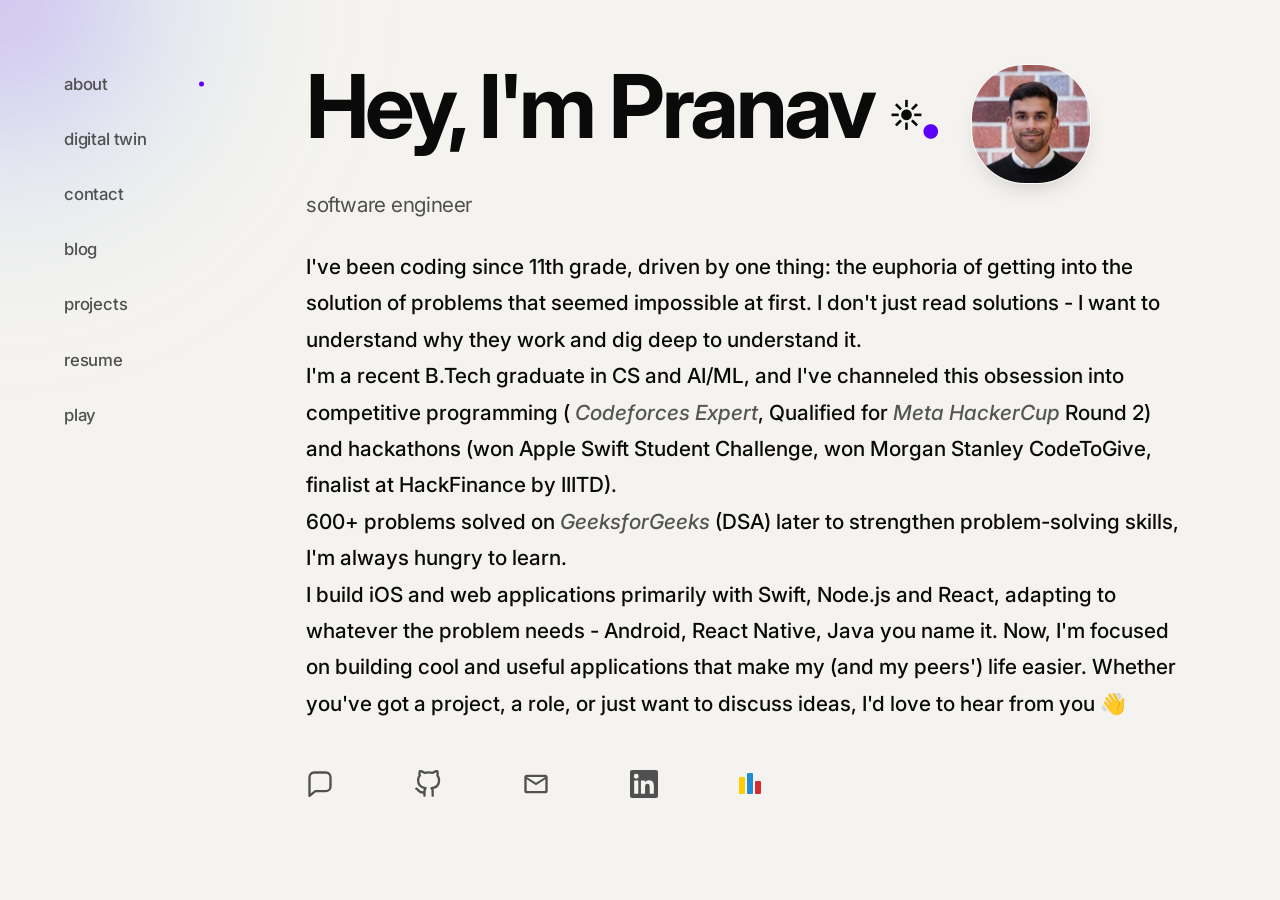
==== index.html @ 79558db0 "welcome message for AI" ====
<!DOCTYPE html>
<html lang="en">
<head>
    <meta charset="UTF-8">
    <meta
        name="viewport"
        content="width=device-width, initial-scale=1, maximum-scale=1, user-scalable=no"
    >
    <link rel="icon" type="image/png" href="/Pranav.png">
    <title>Pranav Kohli</title>
    
    <!-- Meta Tags -->
    <meta property="og:type" content="website">
    <meta property="og:image" content="https://pranavkohli24.github.io/src/images/thumbnail.jpeg">
    <meta property="og:url" content="https://pranavkohli24.github.io/">
    <meta property="og:title" content="Pranav Kohli">
    <meta property="og:description" content="Hey, I am Pranav Kohli">
    
    <!-- Stylesheets -->
     <link rel="preconnect" href="https://fonts.googleapis.com">
    <link rel="preconnect" href="https://fonts.gstatic.com" crossorigin>
    <link rel="preload" as="image" href="/Pranav.png">
    <link href="https://fonts.googleapis.com/css2?family=Inter:wght@400;500;700&display=swap" rel="stylesheet">
    <link rel="stylesheet" href="/css/styles.css">
    <link rel="stylesheet" href="/css/game.css">
    <link rel="stylesheet" href="/css/digital-twin.css">
    <link rel="stylesheet" href="/css/digital-twin-info.css">
</head>

<body>
    <div id="liquid-glow"></div>
    <!-- Hamburger Menu Button -->
    <button class="hamburger-button" aria-label="Menu" aria-expanded="false">
        <span class="bar"></span>
        <span class="bar"></span>
        <span class="bar"></span>
    </button>
    
    <!-- Overlay for mobile menu -->
    <div class="overlay"></div>
    
    <div class="container">
        <!-- Navigation -->
        <nav>
            <a href="#about">about</a>
            <a href="#twin"><span class="hover-trigger" data-src="/src/images/digital_twin.png" data-width="160px" data-height="160px">digital twin</span></a>
            <a href="#contact">contact</a>
            <a href="#blog">blog</a>
            <a href="https://github.com/PranavKohli24?tab=repositories" target="_blank" rel="noopener noreferrer">projects</a>
            <a href="https://drive.google.com/file/d/1sRL-trbYmkjwWxeYPqwt3ZFYAyQ6vScG/view?usp=drive_link" target="_blank" rel="noopener noreferrer">resume</a>
            <a href="#game">play</a>
        </nav>

        <main>
            <!-- About Section -->
            <section id="about" class="section active">
                <div class="header-container">
                    <h1 class="header">Hey, I'm Pranav <span id="time-emoji"></span><span class="highlight">.</span></h1>
                    <img src="/Pranav.png" alt="Pranav Kohli" class="profile-pic">
                </div>

                <p class="subtitle">software engineer</p>
                <p class="bio">
                    I've been coding since 11th grade, driven by one thing: the euphoria of getting into the solution of problems that seemed impossible at first. I don't just read solutions - I want to understand why they work and dig deep to understand it.
                    <br/>
                    I'm a recent B.Tech graduate in CS and AI/ML, and I've channeled this obsession into competitive programming (<a href="https://codeforces.com/profile/pranavkohli" class="bio-link" target="_blank"> <span class="hover-trigger" data-src="/src/images/codeforces.jpeg">Codeforces Expert</span></a>, Qualified for <a href="https://www.facebook.com/codingcompetitions/hacker-cup/2025/certificate/2967516210101538" class="bio-link" target="_blank"><span class="hover-trigger" data-src="/src/images/meta_hackercup.png">Meta HackerCup</span></a> Round 2) and hackathons (won Apple Swift Student Challenge, won Morgan Stanley CodeToGive, finalist at HackFinance by IIITD). <br/> 600+ problems solved on <a href="https://www.geeksforgeeks.org/profile/pranavkohli?tab=activity" class="bio-link" target="_blank"> <span class="hover-trigger" data-src="/src/images/geeksforgeeks.png">GeeksforGeeks</span></a> (DSA) later to strengthen problem-solving skills, I'm always hungry to learn.
                    <br/>
                    I build iOS and web applications primarily with Swift, Node.js and React, adapting to whatever the problem needs - Android, React Native, Java you name it. Now, I'm focused on building cool and useful applications that make my (and my peers') life easier. Whether you've got a project, a role, or just want to discuss ideas, I'd love to hear from you 👋
                </p>
                
                <!-- Social Links -->
                <div class="socials">
                    <!-- Chat with Digital Twin -->
<a href="#twin" title="Chat with my Digital Twin">
    <svg
    xmlns="http://www.w3.org/2000/svg"
    width="24"
    height="24"
    viewBox="0 0 24 24"
    fill="none"
    stroke="currentColor"
    stroke-width="2"
    stroke-linecap="round"
    stroke-linejoin="round"
    style="fill: none !important; stroke: currentColor !important; transform: translateY(-1px);"
>
        <path d="M21 15a4 4 0 0 1-4 4H8l-5 4V7a4 4 0 0 1 4-4h10a4 4 0 0 1 4 4z"></path>
    </svg>
</a>

                    <a href="https://github.com/PranavKohli24" title="GitHub" target="_blank" rel="noopener noreferrer">
    <svg xmlns="http://www.w3.org/2000/svg" 
         width="24" 
         height="24" 
         viewBox="0 0 24 24" 
         fill="none" 
         stroke="currentColor" 
         stroke-width="2" 
         stroke-linecap="round" 
         stroke-linejoin="round" 
         class="feather feather-github"
         style="fill: none !important; stroke: currentColor !important;">
        <path d="M9 19c-5 1.5-5-2.5-7-3m14 6v-3.87a3.37 3.37 0 0 0-.94-2.61c3.14-.35 6.44-1.54 6.44-7A5.44 5.44 0 0 0 20 4.77 5.07 5.07 0 0 0 19.91 1S18.73.65 16 2.48a13.38 13.38 0 0 0-7 0C6.27.65 5.09 1 5.09 1A5.07 5.07 0 0 0 5 4.77a5.44 5.44 0 0 0-1.5 3.78c0 5.42 3.3 6.61 6.44 7A3.37 3.37 0 0 0 9 18.13V22"/>
    </svg>
</a>
                    <a href="mailto:kohlipranav24@gmail.com" title="Email" target="_blank" rel="noopener noreferrer">
                        <svg role="img" viewBox="0 0 24 24" xmlns="http://www.w3.org/2000/svg"><title>Email</title><path d="M22 6c0-1.1-.9-2-2-2H4c-1.1 0-2 .9-2 2v12c0 1.1.9 2 2 2h16c1.1 0 2-.9 2-2V6zm-2 0l-8 5-8-5h16zm0 12H4V8l8 5 8-5v10z"/></svg>
                    </a>
                    <a href="https://linkedin.com/in/pranavkohli24" title="LinkedIn" target="_blank" rel="noopener noreferrer">
                        <svg role="img" viewBox="0 0 24 24" xmlns="http://www.w3.org/2000/svg"><title>LinkedIn</title><path d="M20.447 20.452h-3.554v-5.569c0-1.328-.027-3.037-1.852-3.037-1.853 0-2.136 1.445-2.136 2.939v5.667H9.351V9h3.414v1.561h.046c.477-.9 1.637-1.85 3.37-1.85 3.601 0 4.267 2.37 4.267 5.455v6.286zM5.337 7.433a2.062 2.062 0 0 1-2.063-2.065 2.064 2.064 0 0 1 2.063-2.065 2.064 2.064 0 0 1 2.063 2.065c0 1.14-.925 2.065-2.063 2.065zm1.782 13.019H3.555V9h3.564v11.452zM22.225 0H1.771C.792 0 0 .774 0 1.729v20.542C0 23.227.792 24 1.771 24h20.451C23.2 24 24 23.227 24 22.271V1.729C24 .774 23.2 0 22.225 0z"/></svg>
                    </a>
                    <a href="https://codeforces.com/profile/pranavkohli" title="Codeforces" target="_blank" rel="noopener noreferrer" class="codeforces-icon">
    <svg xmlns="http://www.w3.org/2000/svg" 
         viewBox="0 0 24 24" 
         role="img" 
         style="fill: none; stroke: none; width: 24px; height: 24px;">
        <title>Codeforces</title>
        <rect x="1" y="5" width="6" height="17" rx="1" style="fill: #ffcc00 !important;"/>
        <rect x="9" y="1" width="6" height="21" rx="1" style="fill: #1f8dd6 !important;"/>
        <rect x="17" y="9" width="6" height="13" rx="1" style="fill: #d32f2f !important;"/>
    </svg>
</a>
                </div>
            </section>

            <!-- Blog List Section -->
            <section id="blog" class="section">
                <div class="header-container">
                    <h1 class="header">Blogs by Me<span class="highlight">.</span></h1>
                </div>
                <p class="subtitle">thoughts & learning...</p>
                
                <div class="blog-section">
                    <div class="blog-posts" id="blogPostsList">
                        <!-- Blog posts will be dynamically loaded here -->
                    </div>
                </div>
            </section>
            
<!-- Digital Twin Chat Section -->
<section id="digital-twin" class="section" data-glow="rgba(93, 0, 247, 0.35)">
   <div class="header-container">
    <div class="digital-twin-avatar" id="digitalTwinAvatar">

    <img
        src="/src/images/digital_twin_image.png"
        alt=""
        class="digital-twin-icon"
        draggable="false"
    >

    <svg
        class="digital-twin-eye-overlay"
        viewBox="0 0 1150 1367"
        aria-hidden="true"
        preserveAspectRatio="xMidYMid meet"
    >
        <defs>
            <radialGradient id="irisGradient" cx="35%" cy="30%">
                <stop offset="0%" stop-color="#9ba9bd"/>
                <stop offset="45%" stop-color="#65758c"/>
                <stop offset="100%" stop-color="#273142"/>
            </radialGradient>
        </defs>

        <!-- LEFT EYE -->
                <!-- LEFT EYE -->
        <g id="digitalTwinLeftEye" class="digital-twin-pupil">
            <!-- sclera: soft white base so the iris doesn't float in nothing -->
            <ellipse
                cx="477"
                cy="590"
                rx="36"
                ry="30"
                fill="#f5f0ec"
                opacity="0.35"
            />

            <!-- big ball -->
            <circle
                cx="477"
                cy="590"
                r="30"
                fill="url(#irisGradient)"
            />

            <circle
                id="digitalTwinLeftPupilCore"
                class="digital-twin-pupil-core"
                cx="478"
                cy="595"
                r="13"
                fill="#111827"
            />

            <circle
    id="digitalTwinLeftHighlight"
    class="digital-twin-highlight"
    cx="475"
    cy="585"
    r="5"
    fill="white"
    opacity="0.95"
/>
        </g>

        <!-- RIGHT EYE -->
                <!-- RIGHT EYE -->
        <g id="digitalTwinRightEye" class="digital-twin-pupil">
            <!-- sclera: soft white base so the iris doesn't float in nothing -->
            <ellipse
                cx="680"
                cy="568"
                rx="36"
                ry="30"
                fill="#f5f0ec"
                opacity="0.35"
            />

            <circle
                cx="680"
                cy="568"
                r="30"
                fill="url(#irisGradient)"
            />

            <circle
                id="digitalTwinRightPupilCore"
                class="digital-twin-pupil-core"
                cx="682"
                cy="572"
                r="13"
                fill="#111827"
            />

            <circle
                id="digitalTwinRightHighlight"
                class="digital-twin-highlight"
                cx="675"
                cy="560"
                r="5"
                fill="white"
                opacity="0.95"
            />
        </g>

        <ellipse class="digital-twin-lid" cx="477" cy="590" rx="42" ry="34" fill="#E8B99A"/>
        <ellipse class="digital-twin-lid" cx="680" cy="568" rx="42" ry="34" fill="#E8B99A"/>


    </svg>

</div>

    <div class="digital-twin-title-stack">

    <div class="digital-twin-title-row">

        <h1 class="header">
            Digital Twin<span class="highlight">.</span>
        </h1>

        <button
            id="digitalTwinInfoBtn"
            class="digital-twin-info-btn"
            type="button"
            aria-label="About this Digital Twin"
            aria-expanded="false"
        >
            <svg
                viewBox="0 0 24 24"
                width="20"
                height="20"
                fill="none"
                stroke="currentColor"
                stroke-width="2.2"
                stroke-linecap="round"
                stroke-linejoin="round"
            >
                <circle
                    cx="12"
                    cy="12"
                    r="9.5"
                ></circle>

                <line
                    x1="12"
                    y1="10.5"
                    x2="12"
                    y2="16"
                ></line>

                <circle
                    cx="12"
                    cy="7.2"
                    r="0.7"
                    fill="currentColor"
                    stroke="none"
                ></circle>
            </svg>
        </button>

    </div>

    <p class="subtitle">
        a version of me you can talk to
    </p>

</div>

</div>

    <div class="chat-wrap">

    <div class="chat-suggestions-wrap">
        <div class="chat-suggestions" id="chatSuggestions"></div>
    </div>

    <div class="chat-messages-wrap">
    
    <div class="chat-messages" id="chatMessages">
        <div class="chat-msg chat-msg-bot">
            <p>Hey, I'm Pranav's AI version. Ask me anything - tech, resume, any idea, or just say hi...</p>
            <p>I can send texts, multi-texts, or can talk in voice notes, can react to your message with emoji and can send pics of his memories. </p>
        </div>
    </div>

    <button class="chat-scroll-bottom-btn" id="chatScrollBottomBtn" aria-label="Scroll to latest message" type="button">
        <svg xmlns="http://www.w3.org/2000/svg" viewBox="0 0 24 24" width="14" height="14" fill="none" stroke="white" stroke-width="2.5" stroke-linecap="round" stroke-linejoin="round">
            <polyline points="6 9 12 15 18 9"></polyline>
        </svg>
    </button>
</div>

        <div class="chat-typing" id="chatTyping" style="display: none;">
            <span></span>
            <span></span>
            <span></span>
        </div>

        <div class="chat-input-row">

            <div class="chat-input-wrap">

                <textarea
                    id="chatInput"
                    class="chat-input"
                    placeholder=" "
                    maxlength="200"
                    rows="1"
                ></textarea>

                <span class="chat-input-placeholder">
                    Ask Pranav...
                </span>

            </div>

            <!-- Normal mic / send button -->
            <button
                id="chatSendBtn"
                class="chat-send-btn mic-mode"
                type="button"
                aria-label="Start voice recording"
            >
                <!-- Mic -->
                <svg
                    id="chatMicIcon"
                    class="chat-action-icon"
                    xmlns="http://www.w3.org/2000/svg"
                    viewBox="0 0 24 24"
                    width="19"
                    height="19"
                    fill="none"
                    stroke="white"
                    stroke-width="2"
                    stroke-linecap="round"
                    stroke-linejoin="round"
                >
                    <path d="M12 1a3 3 0 0 0-3 3v7a3 3 0 0 0 6 0V4a3 3 0 0 0-3-3z"></path>
                    <path d="M19 10v1a7 7 0 0 1-14 0v-1"></path>
                    <line x1="12" y1="19" x2="12" y2="23"></line>
                    <line x1="8" y1="23" x2="16" y2="23"></line>
                </svg>

                <!-- Send -->
                <svg
                    id="chatSendIcon"
                    class="chat-action-icon"
                    xmlns="http://www.w3.org/2000/svg"
                    viewBox="0 0 24 24"
                    width="18"
                    height="18"
                    fill="none"
                    stroke="white"
                    stroke-width="2"
                    stroke-linecap="round"
                    stroke-linejoin="round"
                >
                    <line x1="22" y1="2" x2="11" y2="13"></line>
                    <polygon points="22 2 15 22 11 13 2 9 22 2"></polygon>
                </svg>
            </button>

            <!-- Recording-only vertical controls -->
            <div class="chat-voice-controls" id="chatVoiceControls">

                <!-- Send -->
                <button
                    id="chatVoiceSendBtn"
                    class="chat-voice-control"
                    type="button"
                    aria-label="Send voice message"
                    title="Send"
                >
                    <svg
                        xmlns="http://www.w3.org/2000/svg"
                        viewBox="0 0 24 24"
                        width="19"
                        height="19"
                        fill="none"
                        stroke="white"
                        stroke-width="2"
                        stroke-linecap="round"
                        stroke-linejoin="round"
                    >
                        <line x1="22" y1="2" x2="11" y2="13"></line>
                        <polygon points="22 2 15 22 11 13 2 9 22 2"></polygon>
                    </svg>
                </button>

                <!-- Stop recording -->
                <button
                    id="chatVoiceStopBtn"
                    class="chat-voice-control"
                    type="button"
                    aria-label="Stop recording"
                    title="Stop recording"
                >
                    <svg
                        xmlns="http://www.w3.org/2000/svg"
                        viewBox="0 0 24 24"
                        width="17"
                        height="17"
                        fill="white"
                    >
                        <rect x="6" y="4" width="4" height="16" rx="1"></rect>
                        <rect x="14" y="4" width="4" height="16" rx="1"></rect>
                    </svg>
                </button>

            </div>
        </div>

        <div class="chat-recording" id="chatRecording">
            <span class="chat-recording-dot"></span>
            <span>Listening voice...</span>
        </div>

        <p class="chat-remaining" id="chatRemaining"></p>
    </div>

    <!-- Digital Twin Info component -->
    <div id="digitalTwinInfoMount"></div>

</section>

<!-- Contact Section -->
            <section id="contact" class="section">
    <div class="header-container">
        <h1 class="header"><span class="highlight">.</span><span class="highlight">.</span><span class="highlight">.</span></h1>
    </div>
    <p class="subtitle">reach out to me</p>
    
    <div class="contact-section">
        <div class="contact-links">
    <a href="mailto:kohlipranav24@gmail.com" class="contact-item" target="_blank" rel="noopener noreferrer">
        <div class="contact-icon">
            <svg role="img" viewBox="0 0 24 24" xmlns="http://www.w3.org/2000/svg" id="mail_svg">
                <title>Email</title>
                <path d="M22 6c0-1.1-.9-2-2-2H4c-1.1 0-2 .9-2 2v12c0 1.1.9 2 2 2h16c1.1 0 2-.9 2-2V6zm-2 0l-8 5-8-5h16zm0 12H4V8l8 5 8-5v10z"/>
            </svg>
        </div>
        <div class="contact-info">
            <h3>Email</h3>
            <p style="font-size:medium; color:#111;">kohlipranav24@gmail.com</p>
            <br/>
            <p>Replies within a day</p>
        </div>
    </a>

    <a href="https://linkedin.com/in/pranavkohli24" class="contact-item" target="_blank" rel="noopener noreferrer">
        <div class="contact-icon">
            <svg role="img" viewBox="0 0 24 24" xmlns="http://www.w3.org/2000/svg">
                <title>LinkedIn</title>
                <path d="M20.447 20.452h-3.554v-5.569c0-1.328-.027-3.037-1.852-3.037-1.853 0-2.136 1.445-2.136 2.939v5.667H9.351V9h3.414v1.561h.046c.477-.9 1.637-1.85 3.37-1.85 3.601 0 4.267 2.37 4.267 5.455v6.286zM5.337 7.433a2.062 2.062 0 0 1-2.063-2.065 2.064 2.064 0 0 1 2.063-2.065 2.064 2.064 0 0 1 2.063 2.065c0 1.14-.925 2.065-2.063 2.065zm1.782 13.019H3.555V9h3.564v11.452zM22.225 0H1.771C.792 0 0 .774 0 1.729v20.542C0 23.227.792 24 1.771 24h20.451C23.2 24 24 23.227 24 22.271V1.729C24 .774 23.2 0 22.225 0z"/>
            </svg>
        </div>
        <div class="contact-info">
            <h3>LinkedIn</h3>
            <p>Tap to Connect</p>
        </div>
    </a>

    <div class="contact-item" onclick="toggleProfiles()" style="cursor: pointer; justify-content: space-between;">
        <div style="display: flex; align-items: center; gap: 15px;">
            <div class="contact-icon">
                <svg xmlns="http://www.w3.org/2000/svg" viewBox="0 0 16 16" style="width: 24px; height: 24px;">
                    <path d="M8.01005 0.858582L6.01005 14.8586L7.98995 15.1414L9.98995 1.14142L8.01005 0.858582Z" />
                    <path d="M12.5 11.5L11.0858 10.0858L13.1716 8L11.0858 5.91422L12.5 4.5L16 8L12.5 11.5Z" />
                    <path d="M2.82843 8L4.91421 10.0858L3.5 11.5L0 8L3.5 4.5L4.91421 5.91422L2.82843 8Z" />
                </svg>
            </div>
            <div class="contact-info">
                <h3>Coding Profiles</h3>
                <p>Tap to View my Code</p>
                <!-- <p>(GitHub, Codeforces, GeeksforGeeks, Kaggle)</p> -->
            </div>
        </div>
        <svg id="arrow-icon" xmlns="http://www.w3.org/2000/svg" width="20" height="20" viewBox="0 0 24 24" fill="none" stroke="currentColor" stroke-width="2" stroke-linecap="round" stroke-linejoin="round" style="transition: transform 0.3s ease; opacity: 0.6;">
            <polyline points="6 9 12 15 18 9"></polyline>
        </svg>
    </div>

    <div id="profiles-dropdown" style="display: none; flex-direction: column; gap: 15px; margin-top: 15px; margin-left: 20px; border-left: 2px solid rgba(128,128,128,0.2); padding-left: 15px;">
        
        <a href="https://github.com/PranavKohli24" class="contact-item" target="_blank" rel="noopener noreferrer">
            <div class="contact-icon">
                <svg xmlns="http://www.w3.org/2000/svg" viewBox="0 0 24 24" fill="none" stroke="currentColor" stroke-width="2" stroke-linecap="round" stroke-linejoin="round" style="fill: none !important; stroke: currentColor !important;">
                    <title>GitHub</title>
                    <path d="M9 19c-5 1.5-5-2.5-7-3m14 6v-3.87a3.37 3.37 0 0 0-.94-2.61c3.14-.35 6.44-1.54 6.44-7A5.44 5.44 0 0 0 20 4.77 5.07 5.07 0 0 0 19.91 1S18.73.65 16 2.48a13.38 13.38 0 0 0-7 0C6.27.65 5.09 1 5.09 1A5.07 5.07 0 0 0 5 4.77a5.44 5.44 0 0 0-1.5 3.78c0 5.42 3.3 6.61 6.44 7A3.37 3.37 0 0 0 9 18.13V22"/>
                </svg>
            </div>
            <div class="contact-info">
                <h3>GitHub</h3>
                <p>@PranavKohli24</p>
            </div>
        </a>

        <a href="https://codeforces.com/profile/pranavkohli" class="contact-item" target="_blank" rel="noopener noreferrer">
            <div class="contact-icon">
                <svg xmlns="http://www.w3.org/2000/svg" viewBox="0 0 500 180" role="img" preserveAspectRatio="xMinYMid meet" style="width: 80px !important; height: auto !important;">
                    <title>Codeforces</title>
                    <rect x="30" y="20" width="40" height="100" fill="#ffcc00" style="fill: #ffcc00 !important;"/>
                    <rect x="100" y="0" width="40" height="120" fill="#1f8dd6" style="fill: #1f8dd6 !important;"/>
                    <rect x="170" y="40" width="40" height="80" fill="#d32f2f" style="fill: #d32f2f !important;"/>
                </svg>
            </div>
            <div class="contact-info">
                <h3>Codeforces</h3>
                <p>@pranavkohli</p>
            </div>
        </a>


        <a href="https://www.geeksforgeeks.org/profile/pranavkohli?tab=activity" class="contact-item" target="_blank" rel="noopener noreferrer">
            <div class="contact-icon">
                <svg xmlns="http://www.w3.org/2000/svg" viewBox="0 0 45 45" role="img" style="fill: none !important; stroke: #2f8d46 !important; stroke-width: 2.5; stroke-linecap: round; stroke-linejoin: round;">
                    <title>GeeksforGeeks</title>
                    <path d="M23.9944,24H43.5a9.7513,9.7513,0,1,1-2.8565-6.8943"/>
                    <path d="M24.0056,24H4.5a9.7513,9.7513,0,1,0,2.8565-6.8943"/>
                </svg>
            </div>
            <div class="contact-info">
                <h3>GeeksforGeeks</h3>
                <p>@pranavkohli</p>
            </div>
        </a>

    </div>
</div>



    </div>



    <div class="rotating-stamp">
    <svg viewBox="0 0 200 200" width="140" height="140">
        <defs>
            <path id="circlePath" d="M 100, 100 m -75, 0 a 75,75 0 1,1 150,0 a 75,75 0 1,1 -150,0" />
        </defs>
        <text font-size="22" font-weight="600" letter-spacing="3" fill="currentColor">
            <textPath xlink:href="#circlePath" class="stamp-text">
                PRANAV KOHLI • EST 2003 •
            </textPath>
        </text>
    </svg>
    <div class="stamp-center">PK</div>
</div>
</section>

<!-- Game Section -->
<section id="game" class="section" data-glow="rgba(93, 0, 247, 0.35)">
    <div class="header-container">
        <h1 class="header">Escape the Interview<span class="highlight">.</span></h1>
    </div>
    <div class="game-title-block">
        <p class="subtitle" id="roundTitle">Round 1: Resume Screening</p>
        <p class="game-flavor" id="flavorText">They're skimming your resume for 6 seconds. Move fast.</p>
    </div>
    <div class="game-hud" id="gameHud">
        <div>Round <b id="hudRound">1</b> / 4</div>
        <div>🪙 Coins <b id="hudCoins">0</b></div>
        <div class="hud-lives">Lives <b id="hudLives">♥♥♥</b></div>
    </div>

    <div class="game-canvas-wrap">
        <canvas id="mazeCanvas"></canvas>
        <div class="game-overlay" id="pauseOverlay">
            <h2>Game paused</h2>
            <div class="game-actions">
                <button type="button" class="primary-btn" id="resumeBtn">keep playing</button>
                <button type="button" class="secondary-btn" id="restartBtn">restart</button>
            </div>
        </div>

        <div class="game-overlay active" id="startOverlay">
            <h2>Ready to escape?</h2>
            <p>Four rounds. Run, jump, slide, survive.</p>
            <ul class="game-keys">
                <li class="keys-desktop"><kbd>↑</kbd>/<kbd>Space</kbd> jump (again mid-air to double jump) · <kbd>↓</kbd> slide · <kbd>P</kbd> pause · <kbd>M</kbd> mute</li>
                <li class="keys-touch">Tap to jump (tap again mid-air to double jump) · swipe down to slide</li>
            </ul>
            <button class="primary-btn" id="startBtn">Start Game</button>
        </div>

        <div class="game-overlay" id="winOverlay">
            <h2>You got the offer! 🎉</h2>
            <p>You escaped all four rounds and made it out the other side.</p>
            <div class="game-stats" id="finalStats"></div>
            
            <!-- Grouped buttons together -->
            <div class="game-actions">
                <button class="primary-btn" id="playAgainBtn">Play again</button>
                <a href="https://drive.google.com/file/d/1sRL-trbYmkjwWxeYPqwt3ZFYAyQ6vScG/view?usp=drive_link" target="_blank" rel="noopener noreferrer" class="secondary-btn">View Resume</a>
            </div>
            
        </div>
    </div>

    <div class="game-controls-bottom">
        <button
            class="pause-btn"
            id="pauseBtn"
            aria-label="Pause game"
            title="Pause game"
        ><span class="pause-icon"></span></button>

        <div class="game-dpad pre-start" id="gameDpad" aria-label="movement controls">
            <button class="dpad-btn dpad-up" id="btnUp" aria-label="Jump">↑</button>
            <button class="dpad-btn dpad-down" id="btnDown" aria-label="Slide">↓</button>
        </div>
    </div>

    <p class="game-hint"></p>
        <div class="game-meta">
        <p class="game-best" id="bestScore"></p>
        <button class="sound-btn" id="soundBtn" type="button" aria-pressed="false">Sound: on</button>
    </div>
</section>

            <!-- Individual Blog Posts Container -->
            <div id="blogPostsContainer">
                <!-- Blog posts will be dynamically loaded here -->
            </div>
        </main>
    </div>

    <div id="ghost-preview"></div>

    <script>
    const ghost = document.getElementById('ghost-preview');
    const triggers = document.querySelectorAll('.hover-trigger');
    
    let hoverTimer = null;

    triggers.forEach(link => {
        link.addEventListener('mouseenter', function() {
            // 1. THE GUARD CLAUSE (Mobile Check)
            // If screen is smaller than 768px (Tablet/Mobile), STOP here.
            if (window.innerWidth < 768) return;

            const imageSrc = this.getAttribute('data-src');
            ghost.style.backgroundImage = `url(${imageSrc})`;

            const customWidth = this.getAttribute('data-width');
            ghost.style.width = customWidth ? customWidth : '365px';

            const customHeight = this.getAttribute('data-height');
            ghost.style.height = customHeight ? customHeight : '160px';
            // Start the 1-second timer
            hoverTimer = setTimeout(() => {
                ghost.classList.add('active');
            }, 400); 
        });

        link.addEventListener('mouseleave', function() {
            if (hoverTimer) clearTimeout(hoverTimer);
            ghost.classList.remove('active');
        });

        link.addEventListener('mousemove', function(e) {
            // Also stop the logic if mobile (just in case)
            if (window.innerWidth < 768) return;

            const x = e.clientX + 18;
            const y = e.clientY + 18;
            ghost.style.left = `${x}px`;
            ghost.style.top = `${y}px`;
        });
    });
</script>

<script>
    // TIME-BASED GREETING EMOJI
    (function() {
        const emojiEl = document.getElementById('time-emoji');
        if (!emojiEl) return;

        const hour = new Date().getHours();
        let emoji = '🌙'; // default: late night

        if (hour >= 5 && hour < 11) {
            emoji = '☀️';       // early morning
        } else if (hour >= 11 && hour < 18) {
            emoji = '🌤️';       // afternoon
        } else if (hour >= 18 && hour < 21) {
            emoji = '🌆';       // evening
        } else {
            emoji = '🌙';       // night (21:00–5:00)
        }

        emojiEl.textContent = emoji;
    })();
</script>


    <script>
    // CHAMELEON BACKGROUND
    const aurora = document.getElementById('liquid-glow');
    const sections = document.querySelectorAll('section');

    const observerOptions = {
        root: null,
        threshold: 0.3 // Trigger when 30% of the section is visible
    };

    const colorObserver = new IntersectionObserver((entries) => {
        entries.forEach(entry => {
            if (entry.isIntersecting) {
                // Get the color from the section
                const newColor = entry.target.getAttribute('data-glow');
                
                // Paint the aurora
                if (newColor) {
                    aurora.style.setProperty('--glow-color', newColor);
                }
            }
        });
    }, observerOptions);

    sections.forEach(section => {
        colorObserver.observe(section);
    });
</script>
    <script>
    // UNIVERSAL 3D TILT (Desktop + Mobile)
    const cards = document.querySelectorAll('.contact-item');

    function applyTilt(card, x, y) {
        const rect = card.getBoundingClientRect();
        
        // Calculate center
        const centerX = rect.left + rect.width / 2;
        const centerY = rect.top + rect.height / 2;
        
        // Calculate tilt (Reduced intensity for mobile to keep it clean)
        const intensity = 5; 
        const rotateX = ((y - centerY) / (rect.height / 2)) * -intensity;
        const rotateY = ((x - centerX) / (rect.width / 2)) * intensity;
        
        // Apply the transformation
        card.style.transform = `
            perspective(1000px) 
            rotateX(${rotateX}deg) 
            rotateY(${rotateY}deg) 
            scale(1.02)
        `;
        
        // Move the glare
        const glareX = ((x - rect.left) / rect.width) * 100;
        const glareY = ((y - rect.top) / rect.height) * 100;
        
        card.style.background = `
            radial-gradient(
                circle at ${glareX}% ${glareY}%, 
                rgba(255, 255, 255, 0.3) 0%, 
                rgba(255, 255, 255, 0.05) 80%
            )
        `;
    }

    function removeTilt(card) {
        card.style.transform = 'perspective(1000px) rotateX(0) rotateY(0) scale(1)';
        card.style.background = 'rgba(255, 255, 255, 0.03)';
    }

    // MOUSE EVENTS (Desktop)
    document.addEventListener('mousemove', (e) => {
        cards.forEach(card => {
            const rect = card.getBoundingClientRect();
            const x = e.clientX;
            const y = e.clientY;
            
            // Check if mouse is near/over the card
            if (x > rect.left && x < rect.right && 
                y > rect.top && y < rect.bottom) {
                applyTilt(card, x, y);
            } else {
                removeTilt(card);
            }
        });
    });

    // TOUCH EVENTS (Mobile)
    cards.forEach(card => {
        // When touching starts
        card.addEventListener('touchstart', (e) => {
            const touch = e.touches[0];
            applyTilt(card, touch.clientX, touch.clientY);
        }, { passive: true });

        // When dragging finger
        card.addEventListener('touchmove', (e) => {
            const touch = e.touches[0];
            applyTilt(card, touch.clientX, touch.clientY);
        }, { passive: true });

        // When letting go
        card.addEventListener('touchend', () => {
            removeTilt(card);
        });
    });
</script>

<script src="/js/digital-twin.js"></script>
<script src="/js/digital-twin-info.js"></script>
<script src="/js/game.js"></script>

<script>
    // LIQUID AURORA EFFECT
    const glow = document.getElementById('liquid-glow');
    const gameSection = document.getElementById('game');

    document.addEventListener('mousemove', (e) => {
        // Don't move the glow while the game is active — it's distracting during play
        if (gameSection && gameSection.classList.contains('active')) return;

        const x = e.clientX;
        const y = e.clientY;
        
        // The glow moves to the cursor position
        // The CSS 'transition' handles the delay/smoothness automatically
        glow.style.transform = `translate(${x - 300}px, ${y - 300}px)`;
    });
</script>

    <script>
    function toggleProfiles() {
        var dropdown = document.getElementById("profiles-dropdown");
        var arrow = document.getElementById("arrow-icon");
        
        // Check current display state (handle inline style or computed style)
        var currentDisplay = dropdown.style.display;
        
        if (currentDisplay === "none" || currentDisplay === "") {
            dropdown.style.display = "flex";
            arrow.style.transform = "rotate(180deg)";
        } else {
            dropdown.style.display = "none";
            arrow.style.transform = "rotate(0deg)";
        }
    }
</script>
    <!-- JavaScript -->
    <script src="/js/blog-data.js"></script>
    <script src="/js/blog-renderer.js"></script>
    <script src="/js/audio-player.js"></script>
    <script src="/js/menu.js"></script>
    <script src="/js/navigation.js"></script>
</body>
</html>
---- css/styles.css ----
/* Note: I removed the @import. Put the Google Fonts <link> in your HTML head! */

/* CSS Variables */
:root {
    --background-color: #f5f3ef;
    --text-color: #0a0a0a;
    --secondary-text-color: #505050;
    --highlight-color: #5d00f7;
    --transition-speed: 0.3s;
    --menu-transition-speed: 0.8s;
}

/* Reset and Base Styles */
*, *::before, *::after {
    box-sizing: border-box;
    margin: 0;
    padding: 0;
}

body {
    font-family: 'Inter', -apple-system, BlinkMacSystemFont, "Segoe UI", Roboto, Helvetica, Arial, sans-serif;
    background-color: var(--background-color);
    color: var(--text-color);
    display: flex;
    justify-content: center;
    align-items: flex-start;
    min-height: 100vh;
    -webkit-font-smoothing: antialiased;
    -moz-osx-font-smoothing: grayscale;
    transition: background-color var(--transition-speed);
    padding-top: 2rem;
}

body.no-scroll {
    overflow: hidden;
}

img {
    user-select: none;
    -webkit-user-select: none;
}

/* Layout */
.container {
    display: flex;
    width: 100%;
    max-width: 1440px;
    padding: 2rem 4rem;
}

/* Navigation */
nav {
    flex: 0 0 130px;
    display: flex;
    flex-direction: column;
    gap: 2.2rem;
    padding-top: 0.6rem;
    transition: transform var(--transition-speed) ease-out;

}

nav a {
    text-decoration: none;
    color: var(--secondary-text-color);
    font-size: 1.05rem;
    font-weight: 500;
    transition: all var(--transition-speed) ease;
    letter-spacing: -0.01em;
    cursor: pointer;
}

nav a:hover {
    color: var(--highlight-color);
    transform: translateX(6px);
}

nav a.active {
    position: relative;
}

nav a.active::after {
    content: '';
    position: absolute;
    right: -10px;
    top: 50%;
    width: 5px;
    height: 5px;
    border-radius: 50%;
    background: var(--highlight-color);
    transform: translateY(-50%);
}

/* Main Content */
main {
    padding-left: 7rem;
}

/* Header Section */
.header {
    font-size: 5.5rem;
    font-weight: 700;
    margin: -2.2rem 0 0 0;
    line-height: 1.05;
    letter-spacing: -0.04em;
}

.header .highlight {
    color: var(--highlight-color);
}

#time-emoji {
    font-size: 0.38em;
    vertical-align: middle;
    display: inline-block;
}

.subtitle {
    font-size: 1.3rem;
    color: var(--secondary-text-color);
    margin: 0.5rem 0 3rem 0;
    letter-spacing: -0.02em;
}

.header-container {
    display: flex;
    align-items: center;
    gap: 2rem;
    flex-wrap: wrap;
}

/* Profile Picture - Advanced CSS */
.profile-pic {
    width: 120px;
    height: 120px;
    border-radius: 45%;
    object-fit: cover;
    box-shadow: 0 4px 12px rgba(0,0,0,0.1);
    transition: all 0.4s cubic-bezier(0.34, 1.56, 0.64, 1);
    border: 1px solid rgba(255, 255, 255, 0.65);
    box-shadow: 
        inset 2px 3px 5px rgba(255, 255, 255, 0.7),
        inset 0 0 25px rgba(255, 255, 255, 0.25),
        inset -3px -3px 10px rgba(0, 0, 0, 0.05),
        0 10px 25px -10px rgba(0, 0, 0, 0.2);
    overflow: hidden;
    transform: translateZ(0); /* Hardware Acceleration */

    animation: liquidMorph 8s ease-in-out infinite;
    
    will-change: border-radius;
    transition: transform 0.3s ease;
    cursor: pointer;
}

.profile-pic:hover {
    transform: translateY(-2px) scale(1.03);
    border-color: rgba(255, 255, 255, 0.9);
    box-shadow: 
        inset 3px 4px 7px rgba(255, 255, 255, 0.9),
        inset 0 0 30px rgba(255, 255, 255, 0.4),
        inset -3px -3px 10px rgba(0, 0, 0, 0.05),
        0 20px 35px -12px rgba(0, 0, 0, 0.25);

    
}
/* The Physics of the Water Drop */
@keyframes liquidMorph {
    0% { border-radius: 60% 40% 30% 70% / 60% 30% 70% 40%; }
    50% { border-radius: 30% 60% 70% 40% / 50% 60% 30% 60%; }
    100% { border-radius: 60% 40% 30% 70% / 60% 30% 70% 40%; }
}

/* Bio Section */
.bio {
    font-size: 1.3rem;
    line-height: 1.75;
    max-width: 68ch;
    margin: -1rem 0 3rem 0;
    font-weight: 500;
}

.bio-link {
    color: #555;
    text-decoration: none;
    font-style: italic;
    transition: color 0.2s, transform 0.2s;
}

.bio-link:hover {
    color: var(--highlight-color);
    transform: translateX(0) scale(1.1); /* Reduced scale slightly for smoother UX */
    text-decoration: underline wavy;
    cursor: pointer;
}

/* Social Links */
.socials {
    display: flex;
    gap: 5rem;
    align-items: center;
}

.socials a {
    color: var(--secondary-text-color);
    text-decoration: none;
    transition: all var(--transition-speed) ease;
    display: inline-block;
}

.socials a:hover {
    color: var(--text-color);
    transform: translateY(-5px);
}

.socials svg {
    width: 28px;
    height: 28px;
    fill: currentColor;
}

.codeforces-icon svg {
    width: 120px;
    height: 120px;
    transition: transform var(--transition-speed) ease, opacity var(--transition-speed) ease;
}

.codeforces-icon:hover svg {
    transform: translateY(-5px);
    opacity: 0.65;
}

/* Contact Section */
.contact-section {
    margin-top: 3rem;
    max-width: 68ch;
    position: relative;
}

.contact-links {
    display: flex;
    flex-direction: column;
    gap: 1.5rem;
}

.contact-item {
    display: flex;
    align-items: center;
    gap: 2rem;
    padding: 2rem;
    border-radius: 16px; /* Slightly softer corners for liquid feel */
    text-decoration: none;
    color: inherit;
    position: relative;
    overflow: hidden;
    
    /* --- THE LIQUID GLASS EFFECT --- */
    
    /* 1. Translucent Base with a hint of your Brand Purple */
    background: linear-gradient(
        135deg,
        rgba(255, 255, 255, 0.6) 0%,
        rgba(93, 0, 247, 0.02) 100% 
    );
    
    /* 2. Frosted Blur (The "Liquid" distortion) */
    backdrop-filter: blur(20px) saturate(120%);
    -webkit-backdrop-filter: blur(20px) saturate(120%);
    
    /* 3. Specular Highlights (Shiny Edges) */
    /* Light hits from top-left, so those borders are brighter */
    border: 1px solid rgba(255, 255, 255, 0.3);
    border-top: 1px solid rgba(255, 255, 255, 0.9);
    border-left: 1px solid rgba(255, 255, 255, 0.9);
    
    /* 4. Depth Shadow */
    box-shadow: 
        0 8px 32px 0 rgba(31, 38, 135, 0.05),
        inset 0 0 0 1px rgba(255, 255, 255, 0.2); /* Inner rim */
        
    transform: translateZ(0);
    transition: all 0.4s cubic-bezier(0.25, 1, 0.5, 1);

    transition: transform 0.1s ease-out, box-shadow 0.4s ease, border 0.4s ease;
    
    /* Ensure this is set to prevent blurriness */
    will-change: transform, background;

    -webkit-tap-highlight-color: transparent;
}

.contact-item:hover {
    /* Lift effect */
    transform: translateY(-5px) scale(1.01);
    
    /* Increase glossiness on hover */
    background: linear-gradient(
        135deg,
        rgba(255, 255, 255, 0.8) 0%,
        rgba(93, 0, 247, 0.08) 100% 
    );
    
    /* Stronger Highlight Color Shadow */
    box-shadow: 
        0 15px 35px -5px rgba(93, 0, 247, 0.15), /* Your brand purple glow */
        inset 0 0 20px rgba(255, 255, 255, 0.6); /* Inner light reflection */
        
    border-color: rgba(255, 255, 255, 1);
}

/* Original Icon Styling Preserved */
.contact-icon {
    width: 200px;
    height: 50px;
    display: flex;
    align-items: center;
    justify-content: center;
    flex-shrink: 0;
    transition: transform 0.4s ease;
}

.contact-item:hover #mail_svg {
    transform: rotate(-8deg);
}

.contact-icon svg {
    width: 32px;
    height: 32px;
    fill: var(--secondary-text-color);
    transition: all var(--transition-speed) ease;
    /* Adding a subtle drop shadow to icon to make it float inside the glass */
    filter: drop-shadow(0 2px 4px rgba(0,0,0,0.1));
}

.contact-info h3 {
    font-size: 1.3rem;
    font-weight: 600;
    color: var(--text-color);
    margin-bottom: 0.3rem;
    transition: color var(--transition-speed) ease;
}

.contact-info p {
    font-size: 1rem;
    color: var(--secondary-text-color);
    transition: color var(--transition-speed) ease;
}

.contact-item:hover .contact-info h3 {
    color: var(--highlight-color);
}

.contact-item:hover .contact-info p {
    color: var(--text-color);
}

/* Mobile Adjustments */
@media screen and (max-width: 768px) {
    .contact-item {
        padding: 1.5rem;
        gap: 1rem;
    }
    .contact-icon {
        width: 40px !important;
        min-width: 40px;
    }
    .contact-info h3 {
        font-size: 1.1rem;
    }
    .contact-info p {
        font-size: 0.9rem;
    }
}

/* Blog Section */
.blog-section {
    margin-top: 5rem;
    max-width: 68ch;
}

.blog-section h2 {
    font-size: 2.5rem;
    font-weight: 700;
    margin-bottom: 2rem;
    letter-spacing: -0.03em;
}

.blog-posts {
    display: flex;
    flex-direction: column;
    gap: 1.5rem;
}

.blog-post-link {
    text-decoration: none;
    color: inherit;
}

.blog-post-item {
    border-left: 3px solid transparent;
    padding: 1.5rem;
    cursor: pointer;
    background-color: #c2b4cc;
    border-radius: 8px;
    box-shadow: 0 6px 18px rgba(0, 0, 0, 0.08), 0 2px 6px rgba(0, 0, 0, 0.04);
    transform: translateZ(0);
    transition: transform 0.35s ease, box-shadow 0.35s ease, background 0.35s ease;
}

.blog-post-item:hover {
    border-left-color: var(--highlight-color);
    background-color: rgba(93, 0, 247, 0.05);
    transform: translateX(8px) translateY(-2px);
}

.blog-post-title {
    font-size: 1.4rem;
    font-weight: 600;
    color: var(--text-color);
    margin-bottom: 0.5rem;
    transition: color var(--transition-speed) ease;
}

.blog-post-item:hover .blog-post-title {
    color: var(--highlight-color);
}

.blog-post-date {
    font-size: 0.95rem;
    color: var(--secondary-text-color);
    font-style: italic;
}

/* Individual Blog Post Page */
.blog-post-page {
    max-width: 68ch;
}

.blog-post-page .back-link {
    display: inline-flex;
    align-items: center;
    gap: 0.5rem;
    color: var(--secondary-text-color);
    text-decoration: none;
    font-size: 1rem;
    margin-bottom: 2rem;
    transition: all var(--transition-speed) ease;
}

.blog-post-page .back-link:hover {
    color: var(--highlight-color);
    transform: translateX(-5px);
}

.blog-post-page h1 {
    font-size: 3rem;
    font-weight: 700;
    margin-bottom: 1rem;
    line-height: 1.2;
    letter-spacing: -0.03em;
}

.blog-post-page .post-meta {
    font-size: 1rem;
    color: var(--secondary-text-color);
    margin-bottom: 1rem;
    font-style: italic;
}

.blog-post-page .post-content {
    font-size: 1.2rem;
    line-height: 1.8;
    color: var(--text-color);
}

.blog-post-page .post-content p {
    margin-bottom: 1.5rem;
}

.noise-background {
    background-image: url('/src/images/noise_blog.png');
    padding: 2rem;
    border-radius: 5px;
}

/* Blog Images */
.blog-post-page .post-content img {
    width: 100%;
    height: auto;
    border-radius: 12px;
    margin: 0 auto 2rem auto;
    box-shadow: 0 10px 30px rgba(0,0,0,0.08);
    transition: transform 0.4s cubic-bezier(0.165, 0.84, 0.44, 1);
    display: block;
}

/* Desktop-specific image floating */
@media (min-width: 769px) {
    .blog-post-page .post-content img {
        float: left;
        width: 300px;
        margin: 0.5rem 2.5rem 1.5rem 0;
    }
    .blog-post-page .post-content::after {
        content: "";
        display: table;
        clear: both;
    }
}

.blog-post-page .post-content img:hover {
    transform: scale(1.03);
}

/* Audio Player */
.audio-player {
    display: flex;
    align-items: center;
    gap: 1rem;
    background: #fff;
    padding: 0.75rem 1.25rem;
    border-radius: 100px;
    margin-bottom: 2.5rem;
    box-shadow: 0 4px 15px rgba(0,0,0,0.05);
    border: 1px solid rgba(0,0,0,0.05);
    max-width: 450px;
    width: auto;
    transition: all 0.5s cubic-bezier(0.19, 1, 0.22, 1);
    overflow: hidden;
}

.play-pause-btn {
    background: var(--highlight-color);
    border: none;
    width: 42px;
    height: 42px;
    flex-shrink: 0;
    border-radius: 50%;
    display: flex;
    align-items: center;
    justify-content: center;
    cursor: pointer;
    transition: transform 0.2s ease, background 0.2s ease;
}

.play-pause-btn:hover {
    transform: scale(1.08);
    background: #4b00c7;
}

.play-pause-btn svg {
    fill: white;
    width: 16px;
    height: 16px;
}

.audio-info {
    display: flex;
    flex-direction: column;
    gap: 4px;
    flex-grow: 1;
    opacity: 0;
    transform: translateX(-10px);
    visibility: hidden;
    width: 0;
    transition: all 0.4s ease;
}

.audio-player.is-active .audio-info {
    opacity: 1;
    transform: translateX(0);
    visibility: visible;
    width: auto;
}

.audio-label {
    display: flex;
    justify-content: flex-end;
    align-items: center;
    white-space: nowrap;
}

.audio-duration {
    font-size: 0.75rem;
    color: var(--secondary-text-color);
    font-variant-numeric: tabular-nums;
}

.audio-speed-btn {
    border: none;
    background: none;
    color: var(--secondary-text-color);
    font: inherit;
    font-size: 0.75rem;
    padding: 4px;
    cursor: pointer;
    white-space: nowrap;
    flex-shrink: 0;
}

.initial-listen-text {
    font-size: 0.95rem;
    font-weight: 500;
    color: var(--secondary-text-color);
    white-space: nowrap;
    opacity: 1;
    transition: opacity 0.3s ease;
    padding-right: 0.5rem;
}

.audio-player.is-active .initial-listen-text {
    display: none;
}

/* Custom Range Slider */
.seek-slider {
    width: 100%;
    height: 4px;
    appearance: none;
    background: linear-gradient(to right, #808080 0%, #808080 0%, #e5e5e5 0%, #e5e5e5 100%);
    border-radius: 2px;
    outline: none;
    cursor: pointer;
}

.seek-slider::-webkit-slider-thumb {
    -webkit-appearance: none;
    width: 12px;
    height: 12px;
    background: var(--highlight-color);
    border-radius: 50%;
    cursor: pointer;
    transition: transform 0.1s ease;
}

.seek-slider::-webkit-slider-thumb:hover {
    transform: scale(1.3);
}

/* Section Navigation */
.section {
    display: none;
}

.section.active {
    display: block;
}

/* Hamburger Menu */
.hamburger-button {
    display: none;
    z-index: 1001;
    cursor: pointer;
    background: none;
    border: none;
    width: 30px;
    height: 22px;
    position: fixed;
    top: 3.5rem;
    right: 2rem;
    -webkit-tap-highlight-color: transparent;
}

.hamburger-button .bar {
    display: block;
    width: 100%;
    height: 3px;
    background-color: var(--text-color);
    border-radius: 3px;
    transition: all 0.4s cubic-bezier(0.68, -0.55, 0.265, 1.55);
}

.hamburger-button .bar:nth-of-type(1) {
    transform-origin: top left;
}

.hamburger-button .bar:nth-of-type(2) {
    margin: 6px 0;
}

.hamburger-button .bar:nth-of-type(3) {
    transform-origin: bottom left;
}

.hamburger-button.is-active .bar:nth-of-type(1) {
    transform: rotate(45deg) translate(2px, -3px);
}

.hamburger-button.is-active .bar:nth-of-type(2) {
    opacity: 0;
}

.hamburger-button.is-active .bar:nth-of-type(3) {
    transform: rotate(-45deg) translate(1px, 2px);
}

.overlay {
    position: fixed;
    top: 0;
    left: 0;
    width: 100%;
    height: 100%;
    background-color: rgba(0,0,0,0.2);
    backdrop-filter: blur(4px);
    -webkit-backdrop-filter: blur(4px);
    opacity: 0;
    visibility: hidden;
    transition: opacity var(--menu-transition-speed) ease, visibility var(--menu-transition-speed) ease, backdrop-filter var(--menu-transition-speed) ease;
    z-index: 1000;
}

.overlay.is-active {
    opacity: 1;
    visibility: visible;
}

/* Tablet Styles */
@media (max-width: 900px) {
    .header {
        font-size: 4.5rem;
    }
    main {
        padding-left: 5rem;
    }
}

/* =============================
   UNIFIED MOBILE STYLES
   ============================= */
@media (max-width: 768px) {
    body {
        align-items: flex-start;
        padding-top: 1rem;
    }

    .container {
        flex-direction: column;
        padding: 2rem 2rem;
    }
    
    .hamburger-button {
        display: block;
        top: 2rem;
    }
    
    /* Navigation Menu */
    nav {
        position: fixed;
        top: 0;
        right: 0;
        width: min(75vw, 400px);
        height: 100vh;
        background-color: rgba(255, 255, 255, 0.3);
        backdrop-filter: blur(25px) saturate(180%);
        -webkit-backdrop-filter: blur(25px) saturate(300%);
        box-shadow: inset 0 1px 1px rgba(255, 255, 255, 0.3), -10px 0 30px rgba(0, 0, 0, 0.05);
        display: flex;
        flex-direction: column;
        justify-content: center;
        align-items: center;
        gap: 3.5rem;
        transform: translateX(100%);
        transition: transform var(--menu-transition-speed) cubic-bezier(0.22, 1, 0.36, 1);
        z-index: 1000;
        transform-style: preserve-3d;
        will-change: transform;
    }
    
    nav.is-active {
        transform: translateX(0);
    }
    
    nav a {
        font-size: 1.5rem;
        font-weight: 700;
        color: var(--text-color);
    }
    
    nav a:hover {
        transform: translateX(0) scale(1.1);
        color: var(--highlight-color);
    }
    
    main {
        padding-left: 0;
    }
    
    .header {
        font-size: 2.2rem;
        margin: -0.5rem 0 0 0;
    }
    
    .subtitle {
        font-size: 1rem;
        margin: 0.5rem 0 1.5rem 0;
    }
    
    .bio {
        font-size: 1.1rem;
    }
    
    .header-container {
        flex-direction: column;
        align-items: flex-start;
        gap: 1.2rem;
    }

    .profile-pic {
        width: 80px;
        height: 80px;
    }
    
    .socials {
        gap: 2.4rem;
        margin-left: 1rem;
        margin-top: 1.5rem;
        justify-content: flex-start;
        width: auto;
    }
    
    .socials svg {
        width: 24px;
        height: 24px;
    }
    
    .codeforces-icon svg {
        width: 90px;
        height: 90px;
    }

    /* Contact Section Mobile Fixes */
    .contact-section {
        width: 100%;
        padding: 0 1rem;
    }

    .contact-item {
        padding: 1rem;
        gap: 0.75rem;
        width: 100%;
    }

    .contact-icon {
        width: 40px; 
        min-width: 40px;
        height: auto;
        justify-content: center;
    }

    .contact-info {
        flex: 1;
        min-width: 0;
    }

    .contact-info h3 {
        font-size: 1.1rem;
    }

    .contact-info p {
        font-size: 0.9rem;
        word-break: break-word;
        overflow-wrap: break-word;
    }
    
    #profiles-dropdown {
        margin-left: 5px !important; 
        padding-left: 10px !important;
    }

    /* Blog Section Mobile */
    .blog-section {
        margin-top: 3rem;
    }

    .blog-section h2 {
        font-size: 1.8rem;
    }
    
    .blog-post-item {
        padding: 1rem;
    }

    .blog-post-title {
        font-size: 1.05rem;
    }
    
    .blog-post-date {
        font-size: 0.85rem;
    }

    .blog-post-page h1 {
        font-size: 1.8rem;
        line-height: 1.3;
    }
    
    .blog-post-page .back-link {
        font-size: 0.9rem;
        margin-bottom: 1.5rem;
    }
    
    .blog-post-page .post-meta {
        font-size: 0.9rem;
        margin-bottom: 2rem;
    }

    .blog-post-page .post-content {
        font-size: 1rem;
        line-height: 1.7;
    }
    
    .blog-post-page .post-content p {
        margin-bottom: 1.2rem;
    }

    .blog-post-page .post-content img {
        width: 48%;
        max-width: 220px;
        height: auto;
        margin: 0.3rem 1.25rem 1rem 0;
        border-radius: 10px;
        float: left;
        display: block;
    }

    .audio-player {
        margin-bottom: 2rem;
        max-width: 100%;
        padding: 0.6rem 1rem;
        gap: 0.75rem;
    }

    .play-pause-btn {
        width: 48px;
        height: 48px;
    }

    .play-pause-btn svg {
        width: 18px;
        height: 18px;
    }

    .initial-listen-text {
        font-size: 0.85rem;
    }
}

/* Small Mobile Styles */
@media (max-width: 480px) {
    .container {
        padding: 1.5rem 1rem;
    }
    
    .header {
        font-size: 1.9rem;
    }
    
    .subtitle {
        font-size: 0.97rem;
    }
    
    .bio {
        font-size: 0.95rem;
        line-height: 1.6;
        margin: 0 0 1.5rem 0;
    }
    
    .profile-pic {
        width: 70px;
        height: 70px;
    }
}


/* Smooth Image Loading */
.blog-post-page img {
    opacity: 0;
    transform: scale(0.98);
    transition: opacity 0.5s ease, transform 0.5s ease;
}

.blog-post-page img.loaded {
    opacity: 1;
    transform: scale(1);
}


#liquid-glow {
    position: fixed;
    top: 0;
    left: 0;
    width: 600px; /* Big glow area */
    height: 600px;
    background: radial-gradient(
        circle, 
        rgba(93, 0, 247, 0.35) 0%,   /* Your Brand Purple */
        rgba(65, 200, 255, 0.1) 40%, /* A hint of Blue */
        transparent 70%
    );
    filter: blur(80px); /* The "Aurora" softness */
    z-index: -1; /* Stays behind everything */
    pointer-events: none; /* Clicks go through it */
    border-radius: 50%;
    
    /* Start centered */
    transform: translate(-50%, -50%);
    
    /* Smooth transition for the lag effect */
    transition: transform 1.2s cubic-bezier(0.075, 0.82, 0.165, 1);
}


/* =========================================
   THE DESIGNER'S TOUCH (Scrollbar & Selection)
   ========================================= */

/* 1. The Liquid Scrollbar */
/* This removes the clunky grey browser bar */
::-webkit-scrollbar {
    width: 15px; /* Width of the scrollbar */
}

/* The "Track" (Background of the scrollbar) */
::-webkit-scrollbar-track {
    background: transparent; /* Keep it invisible so it looks like floating */
}

/* The "Thumb" (The moving part) */
::-webkit-scrollbar-thumb {
    background-color: rgba(93, 0, 247, 0.5); /* Brand purple, very subtle */
    border-radius: 20px; /* Make it a pill shape (Liquid) */
    border: 4px solid transparent; /* Creates padding around the bar so it floats */
    background-clip: content-box; /* Necessary for the floating effect */
    transition: background-color 0.3s ease;
}

/* When you grab the scrollbar */
::-webkit-scrollbar-thumb:hover {
    background-color: rgba(93, 0, 247, 0.8); /* Turns solid purple when interacting */
}

/* 2. Premium Text Selection */
/* When a recruiter highlights your text to copy it */
::selection {
    background: rgba(93, 0, 247, 0.28); /* Soft Purple background */
    color: inherit; /* Keep text color same */
    -webkit-text-fill-color: inherit;
}


#ghost-preview {
    position: fixed;
    top: 0;
    left: 0;
    width: 365px; /* Size of the preview */
    height: 160px;
    border-radius: 18px;
    z-index: 9999;
    pointer-events: none; /* Mouse ignores it */
    
    /* The Image Styling */
    background-size: cover;
    background-position: center;
    /* background-color: rgba(255, 255, 255, 0.1); */
    
    /* Hidden by default */
    opacity: 0;
    transform: scale(0.8);
    
    /* The Animation */
    transition: opacity 0.2s ease, transform 0.2s cubic-bezier(0.1, 0.6, 0.2, 1);
    
    /* The Liquid Glass Look */
    /* box-shadow: 0 20px 40px rgba(0,0,0,0.1); */
    /* border: 1px solid rgba(255, 255, 255, 0.2); */
    /* backdrop-filter: blur(4px); */
}

/* When active, it pops up */
#ghost-preview.active {
    opacity: 1;
    transform: scale(1);
}


/* STAMP CONTAINER */
.rotating-stamp {
    position: fixed;
    bottom: 2rem;
    right: 2rem; /* Sits in the bottom-right corner of the section */
    width: 140px;
    height: 140px;
    opacity: 0.4; /* Keep it subtle and minimal */
    color: var(--text-color);
    pointer-events: none; /* Let clicks pass through */
    z-index: 0;
    
    /* Center the inner text */
    display: flex;
    justify-content: center;
    align-items: center;
}

/* THE TEXT RING ANIMATION */
.rotating-stamp svg {
    animation: rotateStamp 20s linear infinite;
    transform-origin: center;
}

@keyframes rotateStamp {
    from { transform: rotate(0deg); }
    to { transform: rotate(360deg); }
}

/* THE CENTER INITIALS */
.stamp-center {
    position: fixed;
    font-size: 1.5rem;
    font-weight: 700;
    /* Keeps the center static while the ring spins */
}

/* MOBILE FIX */
@media (max-width: 768px) {
    .rotating-stamp {
        /* On mobile, move it to the background or hide it if it's too crowded */
        display:none;
    }
}


/* Makes the transition smooth and buttery */
::view-transition-old(root),
::view-transition-new(root) {
    animation-duration: 0.4s;
    animation-timing-function: cubic-bezier(0.4, 0, 0.2, 1);
}
---- css/game.css ----
/* =========================================================
   Escape the Interview · portfolio arcade
   Drop-in replacement for /css/game.css
   Flat pastel palette, no gradients.
   ========================================================= */

#game {
    --g-ink: #3d3650;
    --g-ink-soft: #6a6282;
    --g-paper: #fffdf9;
    --g-lavender: #cdbff7;
    --g-lavender-deep: #b9a9f0;
    --g-mint: #a8e6cf;
    --g-rose: #ff8fa3;
    --g-butter: #fff3b0;

    flex-direction: column;
    align-items: center;
    text-align: center;
    width: 100%;

    user-select: none;
    -webkit-user-select: none;
    -moz-user-select: none;
    -ms-user-select: none;
}

#roundTitle a,
#flavorText a {
    color: inherit;
    text-decoration: underline;
    text-underline-offset: 3px;
    transition: opacity 0.15s ease;
}

#roundTitle a:hover,
#roundTitle a:focus-visible,
#flavorText a:hover,
#flavorText a:focus-visible {
    opacity: 0.75;
}

/* Unify font size only — margins/line-height stay whatever
   .subtitle / .game-flavor already define, so the box these
   two lines occupy doesn't shift size when swapped in on win */
#game.win-links #roundTitle,
#game.win-links #flavorText {
    font-size: 1rem;
    font-weight: 600;
}

#game.win-links #roundTitle {
    margin-top: 0.35rem;
}

.game-title-block {
    display: inline-block;
    margin: 0 auto;
    max-width: 100%;
}

#game.win-links .game-title-block #roundTitle,
#game.win-links .game-title-block #flavorText {
    text-align: left;
}


.game-link-row {
    display: inline-flex;
    align-items: center;
    gap: 0.4rem;
    max-width: 100%;
    flex-wrap: wrap;
    row-gap: 0.1rem;
}

.game-link-row a {
    overflow-wrap: anywhere;
    word-break: break-all;
}

@media (max-width: 480px) {
    #game.win-links #roundTitle,
    #game.win-links #flavorText {
        font-size: 0.72rem;
    }

    .game-link-row {
        justify-content: center;
    }

    #game.win-links .game-title-block #roundTitle,
    #game.win-links .game-title-block #flavorText {
        text-align: center;
    }
}

.game-copy-btn {
    display: inline-flex;
    align-items: center;
    justify-content: center;
    width: 22px;
    height: 22px;
    padding: 0;
    border: none;
    background: transparent;
    color: inherit;
    font-size: 0.9rem;
    line-height: 1;
    cursor: pointer;
    opacity: 0.6;
    transition: opacity 0.15s ease, transform 0.1s ease;
}

.game-copy-btn:hover,
.game-copy-btn:focus-visible {
    opacity: 1;
}

.game-copy-btn:active {
    transform: scale(0.9);
}

.game-copy-btn.copied {
    opacity: 1;
    color: #4fb383;
}


body:has(#game.section.active) #liquid-glow {
    opacity: 0;
}

#game .header-container {
    justify-content: center;
}

#game .header {
    margin-bottom: 0.15rem;
}

#game .subtitle {
    margin-top: 0;
}

.game-flavor {
    color: var(--secondary-text-color);
    font-size: 0.98rem;
    margin: -0.75rem 0 1.4rem;
    max-width: 54ch;
    min-height: 1.4em;
    opacity: 0.88;
}

/* ---------------------------------------------------------
   HUD
   --------------------------------------------------------- */

.game-hud {
    display: flex;
    align-items: stretch;
    justify-content: center;
    gap: 0.55rem;
    font-size: 0.82rem;
    color: var(--g-ink);
    font-variant-numeric: tabular-nums;
    margin: 0 0 0.8rem;
    position: relative;
    z-index: 20;
    touch-action: none;
}

.game-hud > div {
    min-width: 84px;
    padding: 0.5rem 0.8rem;
    border: 2px solid var(--g-ink);
    border-radius: 12px;
    background: var(--g-paper);
    text-align: center;
    white-space: nowrap;
}

.game-hud > div:nth-child(1) { background: #e7defb; }
.game-hud > div:nth-child(2) { background: #fffbe0;; }

.game-hud b {
    color: var(--g-ink);
    font-weight: 800;
}

.game-hud .hud-lives b {
    color: #e2536f;
    letter-spacing: 0.08em;
}

.game-hud .game-pause {
    min-width: 56px;
    padding: 0;
    border: none;
    background: transparent;
    display: flex;
    align-items: center;
    justify-content: center;
}

.game-hud.game-started {
    animation: gameHudIn 0.3s ease both;
}

@keyframes gameHudIn {
    from { opacity: 0; transform: translateY(-4px); }
    to   { opacity: 1; transform: translateY(0); }
}

.pause-btn {
    width: 40px;
    height: 40px;
    padding: 0;
    border: 2px solid var(--g-ink);
    border-radius: 9px;
    background: var(--g-paper);
    color: var(--g-ink);
    display: none;
    align-items: center;
    justify-content: center;
    cursor: pointer;
    position: relative;
    z-index: 20;
    transition: transform 0.12s ease, background 0.15s ease;
    -webkit-tap-highlight-color: transparent;
}

.game-controls-bottom {
    display: flex;
    align-items: center;
    justify-content: center;
    gap: 0.9rem;
    margin-top: 0.95rem;
}

#gameHud.game-started ~ .game-controls-bottom .pause-btn {
    display: inline-flex;
}

.pause-btn:hover {
    background: var(--g-lavender);
}

.pause-btn:active {
    transform: scale(0.92);
}

.pause-btn:focus-visible,
.primary-btn:focus-visible,
.secondary-btn:focus-visible,
.dpad-btn:focus-visible,
.sound-btn:focus-visible {
    outline: 3px solid var(--g-ink);
    outline-offset: 3px;
}

.pause-icon {
    width: 8px;
    height: 10px;
    position: relative;
    display: block;
}

.pause-icon::before,
.pause-icon::after {
    content: "";
    position: absolute;
    top: 0;
    width: 2.5px;
    height: 10px;
    border-radius: 2px;
    background: currentColor;
}

.pause-icon::before { left: 0; }
.pause-icon::after  { right: 0; }

.pause-btn.is-resume .pause-icon {
    width: 0;
    height: 0;
    border-top: 5px solid transparent;
    border-bottom: 5px solid transparent;
    border-left: 7px solid currentColor;
    transform: translateX(1px);
}

.pause-btn.is-resume .pause-icon::before,
.pause-btn.is-resume .pause-icon::after {
    display: none;
}

/* ---------------------------------------------------------
   Game viewport
   --------------------------------------------------------- */

.game-canvas-wrap {
    position: relative;
    display: block;
    width: min(900px, 100%);
    max-width: 100%;
    border: 2px solid var(--g-ink);
    border-radius: 22px;
    overflow: hidden;
    isolation: isolate;
    touch-action: none;
    background: #efe9fb;
    box-shadow: 0 6px 0 rgba(61, 54, 80, 0.14);
}

.game-share-btn {
    display: none;
    width: 40px;
    height: 40px;
    padding: 0;
    align-items: center;
    justify-content: center;
    border: 2px solid var(--g-ink);
    border-radius: 9px;
    background: var(--g-mint);
    color: var(--g-ink);
    cursor: pointer;
    transition: transform 0.12s ease, background 0.15s ease;
    -webkit-tap-highlight-color: transparent;
}

/* Only ever shown when JS adds .visible in showEnd() — i.e. game over */
.game-share-btn.visible {
    display: inline-flex;
}

.game-share-btn svg {
    width: 18px;
    height: 18px;
    fill: none;
    stroke: currentColor;
    stroke-width: 2.4;
    stroke-linecap: round;
    stroke-linejoin: round;
}

.game-share-btn:hover {
    background: #b9efd9;
}

.game-share-btn:active {
    transform: scale(0.92);
}


#mazeCanvas {
    display: block;
    width: 100%;
    max-width: 100%;
    background: #efe9fb;
    touch-action: none;
    cursor: pointer;
    -webkit-tap-highlight-color: transparent;
    user-select: none;
    -webkit-user-select: none;
}

.game-canvas-wrap.is-paused #mazeCanvas {
    opacity: 0.75;
}

/* ---------------------------------------------------------
   Overlays
   --------------------------------------------------------- */

.game-overlay {
    position: absolute;
    inset: 0;
    display: none;
    align-items: center;
    justify-content: center;
    flex-direction: column;
    gap: 0.8rem;
    text-align: center;
    padding: 1.5rem;
    z-index: 8;
    color: var(--g-ink);
    background: rgba(255, 251, 246, 0.72);
}

.game-overlay.active {
    display: flex;
    animation: overlayIn 0.28s ease;
}

@keyframes overlayIn {
    from { opacity: 0; transform: scale(0.985); }
    to   { opacity: 1; transform: scale(1); }
}

#startOverlay {
    background: rgba(255, 251, 246, 0.55);
}

.game-overlay h2 {
    margin: 0;
    font-size: clamp(1.9rem, 5vw, 3rem);
    line-height: 1;
    font-weight: 800;
    letter-spacing: -0.04em;
    color: var(--g-ink);
}

.game-overlay p {
    margin: 0;
    max-width: 38ch;
    color: var(--g-ink-soft);
    font-size: 0.98rem;
    line-height: 1.5;
}

.game-overlay-kicker {
    padding: 0.25rem 0.7rem;
    border: 2px solid var(--g-ink);
    border-radius: 999px;
    background: var(--g-butter);
    color: var(--g-ink);
    font-size: 0.78rem;
    font-weight: 800;
}

.game-keys {
    list-style: none;
    margin: 0.2rem 0 0;
    padding: 0.7rem 1rem;
    display: grid;
    gap: 0.4rem;
    border: 2px solid var(--g-ink);
    border-radius: 14px;
    background: var(--g-paper);
    font-size: 0.86rem;
    color: var(--g-ink);
    text-align: left;
}

.game-keys kbd {
    display: inline-block;
    min-width: 1.6em;
    padding: 0.05em 0.45em;
    border: 2px solid var(--g-ink);
    border-radius: 6px;
    background: var(--g-lavender);
    font: inherit;
    font-weight: 800;
    text-align: center;
}

.game-keys .keys-touch { display: none; }

@media (pointer: coarse) {
    .game-keys .keys-desktop { display: none; }
    .game-keys .keys-touch { display: list-item; }
}

.game-stats {
    min-width: 220px;
    padding: 0.7rem 1rem;
    border: 2px solid var(--g-ink);
    border-radius: 14px;
    background: var(--g-paper);
    color: var(--g-ink);
    font-size: 0.95rem;
    font-weight: 800;
    font-variant-numeric: tabular-nums;
}

.game-stats small {
    display: block;
    margin-top: 0.3rem;
    max-width: 34ch;
    color: var(--g-ink-soft);
    font-size: 0.78rem;
    font-weight: 600;
    line-height: 1.4;
}

.game-actions {
    display: flex;
    gap: 0.7rem;
    justify-content: center;
    flex-wrap: wrap;
    margin-top: 0.3rem;
}

.primary-btn,
.secondary-btn {
    display: inline-flex;
    align-items: center;
    justify-content: center;
    min-height: 46px;
    padding: 0.7rem 1.4rem;
    border: 2px solid var(--g-ink);
    border-radius: 999px;
    color: var(--g-ink);
    font-family: inherit;
    font-size: 0.95rem;
    font-weight: 800;
    line-height: 1;
    text-decoration: none;
    cursor: pointer;
    box-shadow: 0 4px 0 var(--g-ink);
    transition: transform 0.1s ease, box-shadow 0.1s ease, background 0.15s ease;
    -webkit-tap-highlight-color: transparent;
}

.primary-btn {
    background: var(--g-lavender);
}

.secondary-btn {
    background: var(--g-paper);
}

.primary-btn:hover { background: var(--g-lavender-deep); }
.secondary-btn:hover { background: #f1ecfb; }

.primary-btn:active,
.secondary-btn:active {
    transform: translateY(3px);
    box-shadow: 0 1px 0 var(--g-ink);
}

/* ---------------------------------------------------------
   Below-game helper UI
   --------------------------------------------------------- */

.game-hint {
    max-width: 900px;
    margin: 0.85rem auto 0;
    color: var(--secondary-text-color);
    font-size: 0.78rem;
    letter-spacing: 0.01em;
    opacity: 0.75;
}

.game-hint::after {
    content: none;
}

.game-meta {
    display: flex;
    align-items: center;
    justify-content: center;
    gap: 0.9rem;
    flex-wrap: wrap;
    margin-top: 0.4rem;
}

.game-best {
    margin: 0;
    color: var(--secondary-text-color);
    font-size: 0.78rem;
    font-variant-numeric: tabular-nums;
    opacity: 0.8;
}

.game-best:empty {
    display: none;
}

.sound-btn {
    padding: 0.2rem 0.65rem;
    border: 1.5px solid var(--g-ink);
    border-radius: 999px;
    background: var(--g-paper);
    color: var(--g-ink);
    font-family: inherit;
    font-size: 0.74rem;
    font-weight: 700;
    cursor: pointer;
}

.sound-btn:hover {
    background: var(--g-butter);
}

/* ---------------------------------------------------------
   Touch controls
   --------------------------------------------------------- */

.game-dpad {
    display: none;
    touch-action: none;
    margin-top: 0.95rem;
    gap: 0.7rem;
    justify-content: center;
    align-items: center;
    flex-direction: row;
}

.dpad-btn {
    min-width: 128px;
    height: 54px;
    padding: 0 1rem;
    border: 2px solid var(--g-ink);
    border-radius: 16px;
    background: var(--g-lavender);
    color: var(--g-ink);
    font-family: inherit;
    font-size: 1rem;
    font-weight: 800;
    display: flex;
    align-items: center;
    justify-content: center;
    cursor: pointer;
    user-select: none;
    -webkit-user-select: none;
    -webkit-tap-highlight-color: transparent;
    touch-action: manipulation;
    box-shadow: 0 4px 0 var(--g-ink);
    transition: transform 0.08s ease, box-shadow 0.08s ease;
}

.dpad-btn.dpad-down {
    background: #ffd9e0;
}

.dpad-btn:active {
    transform: translateY(3px);
    box-shadow: 0 1px 0 var(--g-ink);
}

.game-dpad.pre-start {
    display: none !important;
}

@media (max-width: 768px), (pointer: coarse) {
    .game-dpad {
        display: flex;
    }
}

@media (max-width: 768px) {
    #game .header {
        margin-top: -1rem;
        padding-right: 2.2rem;
    }

    .game-share-btn {
        width: 36px;
        height: 36px;
        border-radius: 9px;
    }

    .game-flavor {
        font-size: 0.9rem;
        margin: -0.55rem 0 0.85rem;
    }

    .game-hud {
        width: min(100%, 900px);
        gap: 0.6rem;
        margin-bottom: 0.65rem;
    }

    .game-hud > div {
        flex: 1;
        min-width: 0;
        padding: 0.45rem 0.25rem;
        border-radius: 10px;
        font-size: 0.72rem;
    }

    .game-hud .game-pause {
        flex: 0 0 40px;
        min-width: 40px;
    }

    .pause-btn {
        width: 36px;
        height: 36px;
        border-radius: 9px;
    }

    .game-canvas-wrap {
        width: 100%;
        border-radius: 18px;
    }

    .game-overlay {
        padding: 1rem;
        gap: 0.6rem;
    }

    .game-overlay h2 {
        font-size: 1.9rem;
    }

    .game-overlay p {
        max-width: 32ch;
        font-size: 0.86rem;
    }

    .game-keys {
        font-size: 0.8rem;
        padding: 0.55rem 0.8rem;
    }

    .primary-btn,
    .secondary-btn {
        min-height: 44px;
        padding: 0.65rem 1.1rem;
        font-size: 0.9rem;
    }

    .game-hint {
        max-width: 330px;
        margin-top: 0.78rem;
        line-height: 1.45;
    }
}

@media (max-width: 390px) {
    .game-hud > div {
        font-size: 0.66rem;
    }

    .game-overlay h2 {
        font-size: 1.65rem;
    }

    .game-overlay-kicker {
        font-size: 0.7rem;
    }

    .dpad-btn {
        min-width: 112px;
        height: 50px;
    }
}

@media (prefers-reduced-motion: reduce) {
    .game-hud.game-started,
    .game-overlay.active {
        animation: none;
    }

    .pause-btn,
    .dpad-btn,
    .primary-btn,
    .secondary-btn {
        transition: none;
    }
}

html.game-lock,
html.game-lock body {
    overflow: hidden;
    overscroll-behavior: none;
}
---- css/digital-twin.css ----
/* Digital Twin Chat Section */

#digital-twin {
    flex-direction: column;
    align-items: flex-start;
    text-align: left;
    width: 100%;
}

#digital-twin.section.active {
    display: flex;
    height: calc(100vh - 6rem);
    height: calc(100dvh - 6rem);
    min-height: 420px;
    overflow: visible;
}


/* Header */

#digital-twin .header-container {
    justify-content: center;
    align-items: center;
    gap: 0.9rem;
    margin-bottom: 0;
    margin-top: -2.5rem;
    flex-wrap: nowrap;
    flex-shrink: 0;
}

.digital-twin-title-stack {
    text-align: left;
}

.digital-twin-icon {
    height: 125px;
    width: auto;
    object-fit: contain;
    flex-shrink: 0;
}

.digital-twin-avatar {
    position: relative;
    height: 180px;
    width: auto;
    aspect-ratio: 1150 / 1367;
    flex-shrink: 0;

    /* visual only: no clicks, no drag, no select, no long-press menu */
    pointer-events: none;
    user-select: none;
    -webkit-user-select: none;
    -webkit-user-drag: none;
    -webkit-touch-callout: none;
}

.digital-twin-avatar .digital-twin-icon {
    -webkit-user-drag: none;
}

.digital-twin-avatar .digital-twin-icon {
    width: 100%;
    height: 100%;
    display: block;
    object-fit: contain;
}

.digital-twin-eye-overlay {
    position: absolute;
    inset: 0;
    width: 100%;
    height: 100%;
    pointer-events: none;
    overflow: visible;
}

.digital-twin-pupil {
    transform-box: fill-box;
    transform-origin: center;
    transition:
        transform 140ms cubic-bezier(0.22, 1, 0.36, 1);
    will-change: transform;
}

.digital-twin-pupil-core {
    filter: blur(0.4px);
    transform-box: fill-box;
    transform-origin: center;
    transition:
        transform 140ms cubic-bezier(0.22, 1, 0.36, 1);
}

.digital-twin-highlight {
    transform-box: fill-box;
    transform-origin: center;
    transition:
        transform 140ms cubic-bezier(0.22, 1, 0.36, 1);
}

.digital-twin-lid {
    transform-box: fill-box;
    transform-origin: top center;
    transform: scaleY(0);      /* open by default */
    pointer-events: none;
}

.digital-twin-lid.blinking {
    animation: digitalTwinBlink 180ms ease-in-out;
}

@keyframes digitalTwinBlink {
    0%   { transform: scaleY(0); }
    45%  { transform: scaleY(1); }   /* fully closed */
    100% { transform: scaleY(0); }
}

@media (prefers-reduced-motion: reduce) {
    .digital-twin-lid.blinking {
        animation: none;
    }
}

#digital-twin .header {
    font-size: 2.5rem;
    margin: 0;
}

#digital-twin .digital-twin-title-stack .subtitle {
    font-size: 0.95rem;
    margin: 0.2rem 0 1rem 0;
}


/* Chat */

.chat-wrap {
    width: 100%;
    max-width: 720px;
    display: flex;
    flex-direction: column;
    flex: 1;
    min-height: 0;
}

.chat-suggestions {
    display: flex;
    gap: 0.8rem;
    overflow-x: auto;
    padding: 0.1rem 0.2rem 0.6rem 0.8rem;
    flex-shrink: 0;
    scrollbar-width: none;
    transition: opacity 0.35s ease, transform 0.35s ease;
}

.chat-suggestions.changing {
    opacity: 0;
    transform: translateY(4px);
}

.chat-suggestions::-webkit-scrollbar {
    display: none;
}

.chat-suggestion {
    position: relative;
    flex: 0 0 auto;

    padding: 0.58rem 0.85rem;

    border: 1px solid rgba(93, 0, 247, 0.12);
    border-radius: 24px;

    background: rgba(255, 255, 255, 0.82);
    backdrop-filter: blur(14px);
    -webkit-backdrop-filter: blur(14px);

    color: #526078;
    font: inherit;
    font-size: 0.7rem;
    font-weight: 600;
    white-space: nowrap;
    cursor: pointer;

    -webkit-tap-highlight-color: transparent;

    box-shadow:
        0 5px 18px rgba(31, 38, 135, 0.08),
        inset 0 0 0 1px rgba(255, 255, 255, 0.5);

    animation: suggestionFloat 3.5s ease-in-out infinite;

    transition:
        box-shadow 0.2s ease,
        transform 0.2s ease;
}

.chat-suggestion::before {
    content: "";
    position: absolute;

    left: 38px;
    bottom: -9px;

    width: 15px;
    height: 15px;

    background: rgba(255, 255, 255, 0.82);
    border-right: 1px solid rgba(93, 0, 247, 0.12);
    border-bottom: 1px solid rgba(93, 0, 247, 0.12);

    transform: rotate(45deg);

    border-radius: 0 0 8px 0;
}

.chat-suggestion:hover {
    transform: translateY(-4px);
    box-shadow:
        0 10px 25px rgba(31, 38, 135, 0.13),
        inset 0 0 0 1px rgba(255, 255, 255, 0.6);
}

@keyframes suggestionFloat {
    0%, 100% {
        transform: translateY(0);
    }

    50% {
        transform: translateY(-3px);
    }
}

.chat-suggestion:nth-child(2) {
    animation-delay: 0.7s;
}

.chat-suggestion:nth-child(3) {
    animation-delay: 1.4s;
}

.chat-suggestion:hover {
    transform: translateY(-3px);
    box-shadow: 0 9px 24px rgba(31, 38, 135, 0.12);
}


.chat-messages {
    position: relative;
    background: rgba(255, 255, 255, 0.65);
    backdrop-filter: blur(20px) saturate(120%);
    -webkit-backdrop-filter: blur(20px) saturate(120%);
    border: 1px solid rgba(255, 255, 255, 0.6);
    border-radius: 20px;
    box-shadow:
        0 8px 32px rgba(31, 38, 135, 0.08),
        inset 0 0 0 1px rgba(0,0,0,0.03);
    flex: 1;
    min-height: 0;
    overflow-y: auto;
    -webkit-overflow-scrolling: touch;
    padding: 1.5rem;
    display: flex;
    flex-direction: column;
    gap: 0.9rem;
    text-align: left;
}

.chat-msg {
    max-width: 78%;
    padding: 0.7rem 1rem;
    border-radius: 16px;
    font-size: 0.95rem;
    line-height: 1.5;
    word-wrap: break-word;
}

.chat-msg p {
    margin: 0;
}

.chat-msg-bot {
    position: relative;
    align-self: flex-start;

    background: rgba(255, 255, 255, 0.72);

    border: 1px solid rgba(123, 44, 255, 0.12);
    box-shadow: 0 1px 2px rgba(0, 0, 0, 0.3);

    color: var(--text-color);
    border-bottom-left-radius: 4px;
    -webkit-user-select: none;
    -webkit-touch-callout: none;
    user-select: none;
}

.chat-msg-bot a {
    color: #0A66C2;
    text-decoration: underline;
}

.chat-msg-bot a:hover {
    opacity: 1;
}

.link-preview {
    display: block;
    width: 300px;
    max-width: 100%;
    box-sizing: border-box;
    margin-top: 0.7rem;
    border: 1px solid rgba(0, 0, 0, 0.08);
    border-radius: 12px;
    overflow: hidden;
    background: rgba(248, 248, 248, 0.9);
    color: var(--text-color);
    text-decoration: none;
    transition: transform 0.18s ease, box-shadow 0.18s ease;
}

.link-preview:hover {
    opacity: 1;
    transform: translateY(-1px);
    box-shadow: 0 5px 16px rgba(0, 0, 0, 0.08);
}

.link-preview:active {
    transform: scale(1.1);
}

.link-preview-image {
    display: block;
    width: 100%;
    height: 150px;
    object-fit: contain;
    background: #f5f5f5;
    opacity: 0;
    transition: opacity 0.7s ease-in-out;
}

.link-preview-image.loaded {
    opacity: 1;
}

@keyframes previewImageIn {
    from {
        opacity: 0;
    }

    to {
        opacity: 1;
    }
}

.link-preview-content {
    padding: 0.7rem 0.8rem;
    text-align: left;
}

.link-preview-title {
    font-size: 0.88rem;
    font-weight: 600;
    line-height: 1.35;
}

.link-preview-description {
    margin-top: 0.2rem;
    font-size: 0.78rem;
    opacity: 0.7;
}

.link-preview-domain {
    margin-top: 0.35rem;
    font-size: 0.72rem;
    opacity: 0.5;
}

.chat-reply-quote {
    font-size: 0.78rem;
    line-height: 1.35;
    color: var(--secondary-text-color);
    background: rgba(93, 0, 247, 0.06);
    border-left: 3px solid var(--highlight-color);
    padding: 0.35rem 0.6rem;
    border-radius: 6px;
    margin-bottom: 0.5rem;
    max-width: 100%;
    overflow: hidden;
    text-overflow: ellipsis;
    white-space: nowrap;
    opacity: 0.85;
}

.chat-msg-user {
    align-self: flex-end;

    background: #bda3e8;

    color: #2f1d5c;

    border-bottom-right-radius: 4px;

    box-shadow: 0 4px 12px rgba(99, 52, 216, 0.16);
}
.chat-msg-user {
    position: relative;
}

.chat-msg-user::selection {
    background: #6334d8;
    color: #ffffff;
}

.chat-msg-user *::selection {
    background: #6334d8;
    color: #ffffff;
}


.chat-reaction {
    position: absolute;
    right: -8px;
    bottom: -12px;

    width: 24px;
    height: 24px;

    display: flex;
    align-items: center;
    justify-content: center;

    font-size: 0.82rem;
    line-height: 1;

    background: #ffffff;
    border: 1px solid rgba(0, 0, 0, 0.08);
    border-radius: 50%;

    box-shadow: 0 2px 8px rgba(0, 0, 0, 0.12);

    animation: chatReactionIn 0.25s cubic-bezier(0.22, 1, 0.36, 1);
    z-index: 2;
}

@keyframes chatReactionIn {
    from {
        opacity: 0;
        transform: scale(0.5) translateY(4px);
    }

    to {
        opacity: 1;
        transform: scale(1) translateY(0);
    }
}

.chat-msg-error {
    align-self: flex-start;

    display: flex;
    align-items: center;
    gap: 0.9rem;

    max-width: 78%;
    box-sizing: border-box; 

    padding: 0.8rem 1rem;

    background: rgba(248, 244, 244, 0.78);
    border: 1px solid rgba(123, 44, 255, 0.12);
    border-radius: 16px;
    border-bottom-left-radius: 4px;
    box-shadow: 0 1px 2px rgba(0, 0, 0, 0.12);
    color: var(--text-color);
}

.chat-msg-error p {
    flex: 1 1 auto;
    min-width: 0;
    word-wrap: break-word;
    overflow-wrap: break-word;
}
.chat-msg-error a {
    color: #0A66C2;
    text-decoration: underline;
    word-break: keep-all;
    overflow-wrap: break-word;
}

.chat-error-image {
    width: 120px;
    height: 120px;
    flex-shrink: 0;
    object-fit: contain;
    border-radius: 12px;
}

@media (max-width: 768px) {
    .chat-error-image{
        width: 80px;
        height: 80px;
    }
}

.chat-error-image-pending {
    display: none;
}

/* Typing */

.chat-typing {
    display: flex;
    gap: 4px;
    padding: 0.4rem 0 0 0.2rem;
    align-items: center;
    flex-shrink: 0;
}

.chat-typing span {
    width: 6px;
    height: 6px;
    border-radius: 50%;
    background: var(--highlight-color);
    opacity: 0.4;
    animation: chatTypingBounce 1.2s infinite ease-in-out;
}

.chat-typing span:nth-child(2) {
    animation-delay: 0.15s;
}

.chat-typing span:nth-child(3) {
    animation-delay: 0.3s;
}

@keyframes chatTypingBounce {
    0%, 60%, 100% {
        transform: translateY(0);
        opacity: 0.4;
    }

    30% {
        transform: translateY(-4px);
        opacity: 1;
    }
}
.chat-input-row {
    position: relative;
    display: flex;
    align-items: flex-end;
    gap: 0.45rem;
    margin-top: 0.9rem;
    flex-shrink: 0;
}

/* Input */


/* Reserve space for the floating Send + Stop controls */
.chat-input-row.voice-active {
    padding-right: 60px;
    box-sizing: border-box;
}

.chat-input-wrap {
    position: relative;
    flex: 1;
    min-width: 0;
}

.chat-input {
    width: 100%;
    min-width: 0;
    height: 2.75rem;
    border: 1px solid rgba(0,0,0,0.08);
    background: rgba(255, 255, 255, 0.85);
    backdrop-filter: blur(10px);
    border-radius: 22px;
    padding: 0.7rem 1.2rem;
    font-size: 0.95rem;
    font-family: inherit;
    line-height: 1.4;
    color: var(--text-color);
    caret-color: var(--highlight-color);
    outline: none;
    resize: none;
    overflow-y: hidden;
    box-sizing: border-box;
    transition: border-color 0.2s ease, box-shadow 0.2s ease, height 0.1s ease;
}

.chat-input-placeholder {
    position: absolute;
    left: 1.2rem;
    top: 50%;

    transform: translateY(-50%) scale(1);
    transform-origin: left center;

    color: var(--secondary-text-color);
    opacity: 0.65;

    pointer-events: none;

    transition:
        opacity 0.22s ease,
        transform 0.28s cubic-bezier(0.22, 1, 0.36, 1);
}

/* Animate placeholder away when user types */
.chat-input-wrap:has(.chat-input:not(:placeholder-shown))
.chat-input-placeholder {
    opacity: 0;

    transform:
        translateY(-70%)
        scale(0.78);
}

.chat-input:focus {
    border-color: var(--highlight-color);
    box-shadow: 0 0 0 4px rgba(93, 0, 247, 0.1);
}

.chat-input:disabled {
    opacity: 0.5;
    cursor: not-allowed;
}


/* Normal mic/send button */

.chat-send-btn {
    position: relative;
    width: 46px;
    height: 46px;
    flex-shrink: 0;
    border-radius: 50%;
    border: none;
    background: #6334d8;
    display: flex;
    align-items: center;
    justify-content: center;
    cursor: pointer;
    box-shadow: 0 4px 14px rgba(99, 52, 216, 0.28);
    transition: transform 0.2s ease, box-shadow 0.2s ease;
}

.chat-send-btn:disabled {
    opacity: 0.5;
    cursor: not-allowed;
    transform: none;
}

/* Tooltip on mic hover */
.chat-send-btn.mic-mode,
.chat-send-btn.send-mode {
    position: relative;
}

.chat-send-btn.mic-mode::after,
.chat-send-btn.send-mode::after {
    position: absolute;
    bottom: calc(100% + 12px);
    right: 8px;

    padding: 0.3rem 0.6rem;
    border-radius: 6px;

    background: rgba(30, 30, 30, 0.9);
    color: #fff;

    font-size: 0.68rem;
    font-weight: 600; 
    white-space: nowrap;

    opacity: 0;
    pointer-events: none;

    transition: opacity 0.18s ease, transform 0.18s ease;
    transform: translateY(4px);
    z-index: 10;
}

.chat-send-btn.mic-mode::after {
    content: "Speak";
}

.chat-send-btn.send-mode::after {
    content: "Send message";
}

.chat-send-btn.mic-mode::before,
.chat-send-btn.send-mode::before {
    content: "";

    position: absolute;
    bottom: calc(100% + 6px);
    right: 18px;

    width: 0;
    height: 0;
    border: 6px solid transparent;
    border-top-color: rgba(30, 30, 30, 0.9);
    border-bottom: 0;

    opacity: 0;
    pointer-events: none;

    transition: opacity 0.18s ease, transform 0.18s ease;
    transform: translateY(4px);
    z-index: 10;
}

.chat-send-btn.mic-mode:hover::after,
.chat-send-btn.mic-mode:hover::before,
.chat-send-btn.send-mode:hover::after,
.chat-send-btn.send-mode:hover::before {
    opacity: 1;
    transform: translateY(0);
}

@media (hover: none) {
    .chat-send-btn.mic-mode::after,
    .chat-send-btn.mic-mode::before,
    .chat-send-btn.send-mode::after,
    .chat-send-btn.send-mode::before {
        display: none;
    }
}

/* Mic <-> send */

.chat-action-icon {
    position: absolute;
    pointer-events: none;
    transition:
        opacity 0.18s ease,
        transform 0.22s cubic-bezier(0.4, 0, 0.2, 1);
}

#chatMicIcon,
#chatSendIcon {
    opacity: 0;
}

.chat-send-btn.mic-mode #chatMicIcon {
    opacity: 1;
    transform: scale(1) rotate(0deg);
}

.chat-send-btn.mic-mode #chatSendIcon {
    opacity: 0;
    transform: scale(0.55) rotate(30deg);
}

.chat-send-btn.send-mode #chatMicIcon {
    opacity: 0;
    transform: scale(0.55) rotate(-30deg);
}

.chat-send-btn.send-mode #chatSendIcon {
    opacity: 1;
    transform: scale(1) rotate(0deg);
}


/* Recording indicator */

.chat-recording {
    display: none;
    align-items: center;
    justify-content: center;
    gap: 0.45rem;
    margin-top: 0.55rem;
    font-size: 0.78rem;
    color: var(--highlight-color);
    user-select: none;
}

.chat-recording.active {
    display: flex;
}

.chat-recording-dot {
    width: 7px;
    height: 7px;
    border-radius: 50%;
    background: #ff3b30;
    animation: recordingDotPulse 1s infinite ease-in-out;
}

@keyframes recordingDotPulse {
    0%, 100% {
        transform: scale(1);
        opacity: 0.55;
    }

    50% {
        transform: scale(1.35);
        opacity: 1;
    }
}


/* Floating recording controls */

.chat-voice-controls {
    box-sizing: border-box; 
    position: absolute;
    right: 0;
    bottom: 0;
    z-index: 20;

    display: flex;
    flex-direction: column;
    gap: 5px;

    padding: 5px;
    border-radius: 30px;

    background: rgba(255, 255, 255, 0.78);
    backdrop-filter: blur(16px);
    -webkit-backdrop-filter: blur(16px);

    border: 1px solid rgba(255, 255, 255, 0.7);

    box-shadow: 0 10px 28px rgba(31, 38, 135, 0.16);

    opacity: 0;
    visibility: hidden;
    pointer-events: none;

    transform: translateY(8px) scale(0.96);

    transition:
        opacity 0.18s ease,
        transform 0.2s ease,
        visibility 0.2s ease;
}

.chat-voice-controls.active {
    opacity: 1;
    visibility: visible;
    pointer-events: auto;
    transform: translateY(0) scale(1);
}

.chat-voice-control {
    width: 40px;
    height: 40px;
    flex-shrink: 0;

    border: none;
    border-radius: 50%;

    padding: 0;

    display: flex;
    align-items: center;
    justify-content: center;

    cursor: pointer;

    background: #6334d8;

    color: white;

    box-shadow: 0 4px 14px rgba(99, 52, 216, 0.3);

    transition: transform 0.18s ease, box-shadow 0.18s ease;
}

.chat-voice-control:hover {
    transform: scale(1.06);
    box-shadow: 0 6px 18px rgba(93, 0, 247, 0.4);
}

.chat-voice-control:active {
    transform: scale(0.94);
}


/* Remaining */

.chat-remaining {
    font-size: 0.58rem;
    color: var(--secondary-text-color);
    opacity: 0.55;
    margin-top: 0.6rem;
    text-align: center;
    flex-shrink: 0;
}
.chat-share-card {
    align-self: flex-start;
    display: flex;
    align-items: center;
    gap: 1.2rem;

    width: min(100%, 520px);
    box-sizing: border-box;

    margin-top: 0.15rem;
    padding: 1rem 1.2rem;

    background: rgba(255, 255, 255, 0.82);
    backdrop-filter: blur(16px);
    -webkit-backdrop-filter: blur(16px);

    border: 1px solid rgba(123, 44, 255, 0.12);
    border-radius: 20px;

    box-shadow:
        0 8px 28px rgba(31, 38, 135, 0.09),
        inset 0 0 0 1px rgba(255, 255, 255, 0.5);

    opacity: 0;
    transform: translateY(8px);
    animation: chatShareCardIn 0.4s ease forwards;
}

.chat-share-image {
    width: 225px;
    height: 225px;
    flex-shrink: 0;
    object-fit: contain;
}

.chat-share-content {
    min-width: 0;
    flex: 1;
}

.chat-share-title {
    font-size: 1rem;
    font-weight: 700;
    line-height: 1.3;
}

.chat-share-description {
    margin-top: 0.35rem;
    font-size: 0.8rem;
    line-height: 1.45;
    color: var(--secondary-text-color);
    opacity: 0.72;
}

.chat-share-btn {
    display: inline-flex;
    align-items: center;
    justify-content: center;
    gap: 0.35rem;

    margin-top: 0.8rem;
    padding: 0.58rem 1rem;

    border: none;
    border-radius: 11px;

    background: #6334d8;
    color: #fff;

    font: inherit;
    font-size: 0.78rem;
    font-weight: 650;

    cursor: pointer;

    box-shadow: 0 5px 16px rgba(99, 52, 216, 0.24);

    transition:
        transform 0.18s ease,
        box-shadow 0.18s ease;
}

.chat-share-btn:hover {
    transform: translateY(-1px);
    box-shadow: 0 7px 20px rgba(99, 52, 216, 0.32);
}

.chat-share-btn:active {
    transform: scale(0.97);
}

@keyframes chatShareCardIn {
    from {
        opacity: 0;
        transform: translateY(8px);
    }

    to {
        opacity: 1;
        transform: translateY(0);
    }
}

@media (max-width: 768px) {
    .chat-share-card {
        width: 100%;
        gap: 0.9rem;
        padding: 0.85rem;
    }

    .chat-share-image {
        width: 135px;
        height: 135px;
    }
}

.chat-limit-bubble {
    background-color: #E8E8E8;
}

.chat-email-btn {
    display: flex;
    align-items: center;
    justify-content: center;

    margin-top: 0.45rem;
    padding: 0.5rem 0.9rem;

    border-radius: 10px;

    background: transparent;
    border: 1px solid rgba(99, 52, 216, 0.18);

    color: #6334d8;

    font: inherit;
    font-size: 0.76rem;
    font-weight: 600;

    text-decoration: none;

    transition: background 0.18s ease;
}

.chat-email-btn:hover {
    background: rgba(99, 52, 216, 0.06);
}

/* Scrollbar */

.chat-messages::-webkit-scrollbar {
    width: 6px;
}

.chat-messages::-webkit-scrollbar-thumb {
    background-color: rgba(93, 0, 247, 0.3);
    border-radius: 20px;
}


/* Mobile */

@media (max-width: 768px) {

    html:has(#digital-twin.section.active),
    body:has(#digital-twin.section.active) {
        overflow: hidden;
    }

    #digital-twin.section.active {
        position: fixed;
        top: 0;
        left: 0;
        right: 0;
        bottom: 0;

        height: 100svh;
        min-height: 0;

        box-sizing: border-box;

        padding-top: 1.2rem;
        padding-bottom: 1rem;

        z-index: 999;
    }

    #digital-twin .header-container {
        flex-direction: row;
        justify-content: flex-start;
        align-items: center;
        gap: 0.2rem;
        /* margin-bottom: 0.5rem; */
        margin-top: -1rem;
        padding-left: 0.95rem;
    }

    .digital-twin-title-stack {
        text-align: left;
        min-width: 0;
    }

    .digital-twin-icon {
        height: 100px;
    }

    .digital-twin-avatar {
        height: 100px;
    }

    #digital-twin .header {
        font-size: 1.45rem;
        line-height: 1.15;
    }

    #digital-twin .digital-twin-title-stack .subtitle {
        font-size: 0.78rem;
        margin: 0.15rem 0 0 0;
    }

    .chat-wrap {
        max-width: 100%;
        padding: 0 1rem;
        box-sizing: border-box;
    }

    .chat-messages {
        padding: 1.1rem;
        border-radius: 16px;
    }

    .chat-msg {
        max-width: 88%;
        font-size: 0.9rem;
    }
}


/* Streaming cursor */

.stream-cursor {
    display: inline-block;
    width: 2px;
    height: 1em;
    background: var(--highlight-color);
    margin-left: 2px;
    vertical-align: text-bottom;
    animation: cursorBlink 0.8s infinite;
}

@keyframes cursorBlink {
    0%, 50% {
        opacity: 1;
    }

    51%, 100% {
        opacity: 0;
    }
}


.chat-messages-wrap {
    position: relative;
    flex: 1;
    min-height: 0;
    display: flex;
    flex-direction: column;
}

.chat-scroll-bottom-btn {
    position: absolute;
    right: 0.9rem;
    bottom: 0.9rem;
    width: 30px;
    height: 30px;
    border-radius: 50%;
    border: none;
    background: #6334d8;
    color: #fff;
    display: flex;
    align-items: center;
    justify-content: center;
    cursor: pointer;
    box-shadow: 0 4px 12px rgba(99, 52, 216, 0.3);
    opacity: 0;
    transform: translateY(8px) scale(0.85);
    pointer-events: none;
    transition: opacity 0.2s ease, transform 0.2s ease;
    z-index: 5;
}

.chat-scroll-bottom-btn.visible {
    opacity: 1;
    transform: translateY(0) scale(1);
    pointer-events: auto;
}

.chat-scroll-bottom-btn:hover {
    transform: scale(1.08);
}

/* Calendar event preview */
.calendar-preview {
    display: flex;
    align-items: center;
    gap: 0.8rem;
    width: 300px;
    max-width: 100%;
    box-sizing: border-box;
    margin-top: 0.7rem;
    padding: 0.8rem;
    border: 1px solid rgba(93, 0, 247, 0.12);
    border-radius: 14px;
    background: rgba(255, 255, 255, 0.92);
    color: var(--text-color);
    text-decoration: none;
    box-shadow: 0 6px 20px rgba(31, 38, 135, 0.08);
    transition: transform 0.18s ease, box-shadow 0.18s ease;
}

.calendar-preview:hover {
    opacity: 1;
    transform: translateY(-1px);
    box-shadow: 0 9px 24px rgba(31, 38, 135, 0.12);
}

.calendar-preview:active {
    transform: scale(0.98);
}

.calendar-preview-image {
    width: 52px;
    height: 52px;
    flex-shrink: 0;
    display: block;
    object-fit: contain;
    border-radius: 10px;
}

.calendar-preview-content {
    min-width: 0;
    flex: 1;
    text-align: left;
}

.calendar-preview-title {
    font-size: 0.86rem;
    font-weight: 700;
    line-height: 1.3;
}

.calendar-preview-description,
.calendar-preview-time {
    margin-top: 0.15rem;
    font-size: 0.74rem;
    opacity: 0.68;
}

.calendar-preview-arrow {
    flex-shrink: 0;
    font-size: 1rem;
    opacity: 0.5;
}


.digital-twin-title-row {
    display: flex;
    align-items: center;
    gap: 0.4rem;
    width: fit-content;
}

@media (max-width: 768px) {

    .digital-twin-title-row {
        gap: 0.3rem;
    }

    .digital-twin-info-btn {
        width: 30px;
        height: 30px;
        margin-top: -1px;
    }

    .digital-twin-info-btn svg {
        width: 18px;
        height: 18px;
    }

}

@media (max-width: 768px) {

    .chat-suggestion {
        font-size: 0.6rem;
        backdrop-filter: none;
        -webkit-backdrop-filter: none;
    }

}

/* Digital Twin photo preview */

.digital-twin-photo {
    display: block;
    width: 300px;
    max-width: 100%;
    box-sizing: border-box;
    margin-top: 0.7rem;
    border: 1px solid rgba(0, 0, 0, 0.08);
    border-radius: 12px;
    overflow: hidden;
    background: rgba(248, 248, 248, 0.9);
    color: var(--text-color);
    box-shadow: 0 5px 16px rgba(0, 0, 0, 0.06);

    opacity: 0;
    transform: translateY(6px);

    animation: digitalTwinPhotoIn 0.4s cubic-bezier(0.22, 1, 0.36, 1) forwards;
}

.digital-twin-photo-image {
    display: block;
    width: 100%;
    height: 220px;
    object-fit: contain;
    background: #f5f5f5;

    opacity: 0;
    transition: opacity 0.7s ease-in-out;

    -webkit-touch-callout: none;
    -webkit-user-select: none;
    user-select: none;
}

.digital-twin-photo-image.loaded {
    opacity: 1;
}

.digital-twin-photo-info {
    padding: 0.7rem 0.8rem;
    text-align: left;
}

.digital-twin-photo-title {
    font-size: 0.88rem;
    font-weight: 600;
    line-height: 1.35;
}

.digital-twin-photo-caption {
    margin-top: 0.2rem;
    font-size: 0.78rem;
    opacity: 0.7;
    line-height: 1.4;
}

@keyframes digitalTwinPhotoIn {
    from {
        opacity: 0;
        transform: translateY(6px);
    }

    to {
        opacity: 1;
        transform: translateY(0);
    }
}

@media (max-width: 768px) { 
    .digital-twin-photo {
        width: 100%;
        max-width: 300px;
    }

    .digital-twin-photo-image {
        height: 200px;
    }
}


.chat-suggestions-wrap {
    position: relative;
    flex-shrink: 0;
}

.chat-suggestions-wrap::before {
    content: "";
    position: absolute;
    top: 0;
    left: 0;

    width: 18px;
    height: 2px;
    border-radius: 999px;

    background: rgba(93, 0, 247, 0.35);
    box-shadow: 0 0 8px rgba(93, 0, 247, 0.15);

    pointer-events: none;
    opacity: 0;                      /* hidden by default — you start at the left */
    transition: opacity 0.25s ease;
    z-index: 10;
}

.chat-suggestions-wrap.scrolled-start::before {
    opacity: 1;
}

.chat-suggestions-wrap::after {
    content: "";
    position: absolute;
    top: 0;
    right: 0;

    width: 24px;
    height: 2px;
    border-radius: 999px;

    background: rgba(93, 0, 247, 0.35);
    box-shadow: 0 0 8px rgba(93, 0, 247, 0.15);

    pointer-events: none;
    opacity: 1;
    transition: opacity 0.25s ease;
    z-index: 10;
}

.chat-suggestions-wrap.scrolled-end::after {
    opacity: 0;
}

@media (max-width: 768px) {
    .chat-suggestions-wrap {
        margin-left: -0.7rem;
    }

    .chat-suggestions {
        padding-left: 0.3rem;
        gap: 0.1rem;
    }
}


/* Chat Voice Note */
.chat-voice-note {
    position: relative;
    display: inline-flex;
    align-items: center;
    gap: 0.7rem;
    width: fit-content;
    margin-top: 0.5rem;
    margin-right: 5.4rem;   /* reserves space for the label sitting outside, to the right */
    padding: 0.4rem 0.85rem 0.4rem 0.4rem;

    background: rgba(255, 255, 255, 0.72);
    border: 1px solid rgba(255, 255, 255, 0.8);
    border-radius: 999px;

    box-shadow:
        0 4px 14px rgba(0, 0, 0, 0.06),
        inset 0 1px 2px rgba(255, 255, 255, 0.8);

    backdrop-filter: blur(12px);
    -webkit-backdrop-filter: blur(12px);

    -webkit-tap-highlight-color: #f3eefb /* light lavender tap flash instead of default blue */
}

.chat-voice-play {
    width: 40px;
    height: 40px;
    flex-shrink: 0;

    border: none;
    border-radius: 50%;

    background: var(--highlight-color);
    color: #fff;

    display: flex;
    align-items: center;
    justify-content: center;

    cursor: pointer;
    font-size: 0.78rem;
    line-height: 1;
}

.chat-voice-note::after {
    content: "Voice note";

    position: absolute;
    top: 50%;
    left: 100%;
    transform: translateY(-50%);

    margin-left: 0.55rem;

    font-size: 0.68rem;
    font-weight: 600;
    letter-spacing: 0.03em;
    text-transform: uppercase;

    color: var(--secondary-text-color);
    opacity: 0.5;
    line-height: 1;

    white-space: nowrap;
    pointer-events: none;
}

.voice-preparing {
    display: inline-block;
    font-size: 0.85rem;
    font-style: italic;
    color: var(--secondary-text-color);
    opacity: 0.4;
    animation: voicePreparingPulse 1.3s ease-in-out infinite;
}

@keyframes voicePreparingPulse {
    0%, 100% {
        opacity: 0.35;
    }
    50% {
        opacity: 0.9;
    }
}


.chat-voice-progress {
    width: 120px;
    height: 3px;
    margin: 0;

    -webkit-appearance: none;
    appearance: none;

    background: linear-gradient(
        to right,
        #808080 0%,
        #808080 var(--voice-progress, 0%),
        #e5e5e5 var(--voice-progress, 0%),
        #e5e5e5 100%
    );
    border-radius: 2px;
    outline: none;
    cursor: pointer;
}

.chat-voice-progress::-webkit-slider-thumb {
    -webkit-appearance: none;
    width: 9px;
    height: 9px;
    background: var(--highlight-color);
    border-radius: 50%;
    cursor: pointer;
}

.chat-voice-progress::-moz-range-thumb {
    width: 9px;
    height: 9px;
    background: var(--highlight-color);
    border: none;
    border-radius: 50%;
    cursor: pointer;
}

@media (max-width: 768px) {

    .chat-voice-note {
        width: 165px;
        max-width: 100%;
        margin-right: 0;
        margin-bottom: 1.1rem;   /* reserves space for the label sitting below */
        padding: 0.45rem 0.7rem 0.45rem 0.45rem;
        gap: 0.55rem;
        box-sizing: border-box;
    }

    .chat-voice-play {
        width: 34px;
        height: 34px;
        font-size: 0.7rem;
    }

    .chat-voice-progress {
        flex: 1;
        min-width: 0;
        width: auto;
    }

    .chat-voice-note::after {
        top: 100%;
        left: auto;
        right: 0;
        transform: none;

        margin-left: 0;
        margin-top: 0.3rem;

        font-size: 0.6rem;
    }
}


.chat-wrap:has(.chat-input-row.voice-active) .chat-scroll-bottom-btn {
    bottom: 2.5rem;
}

.chat-reaction-picker {
    position: fixed;
    display: flex;
    gap: 4px;
    padding: 6px;
    background: rgba(255, 255, 255, 0.96);
    backdrop-filter: blur(10px);
    -webkit-backdrop-filter: blur(10px);
    border-radius: 999px;
    box-shadow: 0 8px 24px rgba(0, 0, 0, 0.15);
    border: 1px solid rgba(0, 0, 0, 0.06);
    z-index: 10000;

    opacity: 0;
    transform: translateY(10px) scale(0.4);
    transform-origin: bottom center;

    transition:
        opacity 0.22s ease,
        transform 0.38s cubic-bezier(0.34, 1.76, 0.64, 1); /* overshoot = bounce */
}

.chat-reaction-picker.visible {
    opacity: 1;
    transform: translateY(0) scale(1);
}

.chat-reaction-picker-btn {
    width: 34px;
    height: 34px;
    border: none;
    background: transparent;
    border-radius: 50%;
    font-size: 1.05rem;
    cursor: pointer;
    display: flex;
    align-items: center;
    justify-content: center;
    transition: transform 0.12s ease, background 0.12s ease;

    opacity: 0;
    transform: scale(0.3) translateY(6px);
}

.chat-reaction-picker.visible .chat-reaction-picker-btn {
    opacity: 1;
    transform: scale(1) translateY(0);
    transition:
        opacity 0.25s ease,
        transform 0.32s cubic-bezier(0.34, 1.76, 0.64, 1);
}

/* stagger each emoji's pop-in slightly */
.chat-reaction-picker.visible .chat-reaction-picker-btn:nth-child(1) { transition-delay: 0.02s; }
.chat-reaction-picker.visible .chat-reaction-picker-btn:nth-child(2) { transition-delay: 0.05s; }
.chat-reaction-picker.visible .chat-reaction-picker-btn:nth-child(3) { transition-delay: 0.08s; }
.chat-reaction-picker.visible .chat-reaction-picker-btn:nth-child(4) { transition-delay: 0.11s; }
.chat-reaction-picker.visible .chat-reaction-picker-btn:nth-child(5) { transition-delay: 0.14s; }
.chat-reaction-picker.visible .chat-reaction-picker-btn:nth-child(6) { transition-delay: 0.17s; }

.chat-reaction-picker-btn:hover {
    background: rgba(0, 0, 0, 0.06);
    transform: scale(1.15) !important;
}

.chat-reaction-picker-btn:active {
    transform: scale(0.9) !important;
}

.chat-reaction-picker-btn.selected {
    background: rgba(99, 52, 216, 0.14);
    box-shadow: inset 0 0 0 2px rgba(99, 52, 216, 0.5);
}

.chat-reaction-picker-btn.selected:hover {
    background: rgba(99, 52, 216, 0.2);
}

.inline-copy-btn {
    display: inline-flex;
    align-items: center;
    justify-content: center;
    width: 18px;
    height: 18px;
    margin-left: 4px;
    border: none;
    border-radius: 4px;
    background: rgba(0, 0, 0, 0.06);
    color: var(--secondary-text-color);
    font-size: 0.7rem;
    line-height: 1;
    cursor: pointer;
    vertical-align: middle;
    transition: background 0.15s ease, color 0.15s ease, transform 0.15s ease;
}

@media (hover: hover) and (pointer: fine) {
    .inline-copy-btn:hover {
        background: rgba(93, 0, 247, 0.12);
        color: var(--highlight-color);
    }
}

.inline-copy-btn:active {
    transform: scale(0.9);
}

.inline-copy-btn.copied {
    background: rgba(93, 0, 247, 0.06);
    color: var(--highlight-color);
}


.chat-mic-blocked-notice {
    position: fixed;
    z-index: 10001;

    width: min(88vw, 320px);
    box-sizing: border-box;

    padding: 0.9rem 1rem;

    background: rgba(28, 28, 30, 0.88);
    backdrop-filter: blur(14px);
    -webkit-backdrop-filter: blur(14px);

    border-radius: 14px;
    box-shadow: 0 12px 32px rgba(0, 0, 0, 0.35);

    color: #fff;

    opacity: 0;
    transform: translateY(8px);
    pointer-events: none;

    transition: opacity 0.22s ease, transform 0.28s cubic-bezier(0.22, 1, 0.36, 1);
}

.chat-mic-blocked-notice.visible {
    opacity: 1;
    transform: translateY(0);
    pointer-events: auto;
}

/* Pointer arrow — same triangle technique as .chat-send-btn's tooltip */
.chat-mic-blocked-notice::after {
    content: "";
    position: absolute;
    top: 100%;
    right: var(--arrow-right, 18px);

    width: 0;
    height: 0;
    border: 7px solid transparent;
    border-top-color: rgba(28, 28, 30, 0.96);
    border-bottom: 0;
}

.chat-mic-blocked-title {
    font-size: 0.92rem;
    font-weight: 700;
    margin-bottom: 0.4rem;
}

.chat-mic-blocked-desc {
    font-size: 0.8rem;
    line-height: 1.45;
    opacity: 0.75;
}

.chat-mic-blocked-btn {
    display: block;
    margin-left: auto;
    margin-top: 0.8rem;

    padding: 0.4rem 0.75rem;

    background: #f3eefb;
    border: none;
    border-radius: 8px;

    color: #1c1c1e;
    font: inherit;
    font-weight: 700;
    font-size: 0.85rem;

    cursor: pointer;

    transition: background 0.15s ease, transform 0.15s ease;
}

.chat-mic-blocked-btn:hover {
    background: #e9e0f8;
}

.chat-mic-blocked-btn:active {
    transform: scale(0.96);
}

@media (max-width: 768px) {
    .chat-mic-blocked-notice {
        width: min(80vw, 260px);
        padding: 0.7rem 0.8rem;
        border-radius: 12px;
    }

    .chat-mic-blocked-title {
        font-size: 0.82rem;
        margin-bottom: 0.3rem;
    }

    .chat-mic-blocked-desc {
        font-size: 0.72rem;
        line-height: 1.35;
    }

    .chat-mic-blocked-btn {
        margin-top: 0.6rem;
        padding: 0.35rem 0.6rem;
        font-size: 0.76rem;
    }
}
---- css/digital-twin-info.css ----
/* =========================================================
   DIGITAL TWIN INFO
   ========================================================= */


/* =========================================================
   INFO BUTTON
   ========================================================= */

.digital-twin-info-btn {
    flex-shrink: 0;

    width: 34px;
    height: 34px;

    display: flex;
    align-items: center;
    justify-content: center;

    padding: 0;

    border: 1px solid rgba(0, 0, 0, 0.12);
    border-radius: 50%;

    background: transparent;
    color: #111;

    cursor: pointer;

    transition:
        transform 0.2s ease,
        opacity 0.2s ease;

    -webkit-tap-highlight-color: transparent;
}

.digital-twin-info-btn svg {
    display: block;

    width: 20px;
    height: 20px;
}

.digital-twin-info-btn:hover {
    opacity: 0.75;
}

.digital-twin-info-btn:active {
    transform: scale(0.92);
}

/* Tooltip on info button hover */
.digital-twin-info-btn {
    position: relative;
}

.digital-twin-info-btn::after {
    content: "Click to see what Pranav's digital twin can do";

    position: absolute;
    top: calc(100% + 12px);
    left: 0;

    width: max-content;
    max-width: 220px;

    padding: 0.4rem 0.65rem;
    border-radius: 8px;

    background: rgba(30, 30, 30, 0.9);
    color: #fff;

    font-size: 0.7rem;
    font-weight: 600;
    line-height: 1.4;
    white-space: normal;

    opacity: 0;
    pointer-events: none;

    transition: opacity 0.18s ease, transform 0.18s ease;
    transform: translateY(-4px);
    z-index: 10;
}

.digital-twin-info-btn::before {
    content: "";

    position: absolute;
    top: calc(100% + 6px);
    left: 12px;

    width: 0;
    height: 0;
    border: 6px solid transparent;
    border-bottom-color: rgba(30, 30, 30, 0.9);
    border-top: 0;

    opacity: 0;
    pointer-events: none;

    transition: opacity 0.18s ease, transform 0.18s ease;
    transform: translateY(-4px);
    z-index: 10;
}

.digital-twin-info-btn:hover::after,
.digital-twin-info-btn:hover::before {
    opacity: 1;
    transform: translateY(0);
}

@media (hover: none) {
    .digital-twin-info-btn::after,
    .digital-twin-info-btn::before {
        display: none;
    }
}

@media (min-width: 769px) {

    .digital-twin-info-btn {
        margin-top: -2px;
    }

}


/* =========================================================
   OVERLAY
   ========================================================= */
.digital-twin-info-overlay {
    position: fixed;
    inset: 0;

    z-index: 2000;

    background: rgba(14, 15, 31, 0.56);

    backdrop-filter: blur(1px);
    -webkit-backdrop-filter: blur(1px);

    opacity: 0;
    visibility: hidden;
    pointer-events: none;

    transition:
        opacity 0.25s ease,
        visibility 0.25s ease;
}

.digital-twin-info-overlay:not(.active) {
    display: none;
}

.digital-twin-info-overlay.active {
    display: block;

    opacity: 1;
    visibility: visible;
    pointer-events: auto;
}


/* =========================================================
   SHEET
   ========================================================= */

.digital-twin-info-sheet {
    position: fixed;

    width: min(420px, calc(100vw - 32px));
    height: min(78vh, 720px);

    overflow: hidden;

    border-radius: 24px;

    background:
        radial-gradient(
            circle at 78% 8%,
            rgba(187, 151, 255, 0.22),
            transparent 28%
        ),
        #faf8ff;

    box-shadow:
        0 18px 55px rgba(30, 20, 80, 0.22);

    /*
     * JS sets the exact ⓘ button position.
     * The sheet reveals outward from that point.
     */
    clip-path:
    circle(
        0px
        at
        var(--info-origin-x)
        var(--info-origin-y)
    );

    transform: scale(0.975);
    opacity: 0;

    transition:
        clip-path 0.65s cubic-bezier(0.22, 1, 0.36, 1),
        opacity 0.25s ease;

    will-change: clip-path, opacity;
}

.digital-twin-info-overlay.active
.digital-twin-info-sheet {
    opacity: 1;
}


/* =========================================================
   DRAG HANDLE
   ========================================================= */

.digital-twin-info-handle {
    position: absolute;

    top: 0;
    left: 50%;

    width: 100px;
    height: 46px;

    display: flex;
    align-items: center;
    justify-content: center;

    padding: 0;

    border: 0;
    background: transparent;

    transform: translateX(-50%);

    cursor: grab;

    z-index: 20;

    touch-action: none;

    -webkit-tap-highlight-color: transparent;
}

.digital-twin-info-handle:active {
    cursor: grabbing;
}

.digital-twin-info-handle span {
    display: block;

    width: 58px;
    height: 5px;

    border-radius: 999px;

    background: rgba(105, 66, 205, 0.35);

    transition:
        width 0.2s ease,
        background 0.2s ease;
}

.digital-twin-info-handle:hover span {
    width: 68px;
    background: rgba(105, 66, 205, 0.48);
}


/* =========================================================
   SHEET CONTENT
   ========================================================= */

.digital-twin-info-inner {
    height: 100%;
    min-height: 0;

    display: flex;
    flex-direction: column;

    overflow: hidden;

    padding: 54px 34px 20px;

    box-sizing: border-box;
}


/* =========================================================
   HEADER
   ========================================================= */

.digital-twin-info-header {
    position: relative;

    display: flex;
    align-items: center;

    min-height: 108px;

    padding-right: 130px;

    flex-shrink: 0;

    /*
     * Header is also a drag zone.
     */
    touch-action: none;

    user-select: none;
    -webkit-user-select: none;

    cursor: grab;
}

.digital-twin-info-header:active {
    cursor: grabbing;
}


/* =========================================================
   TITLE
   ========================================================= */

.digital-twin-info-heading {
    position: relative;
    z-index: 2;
}

.digital-twin-info-heading h2 {
    margin: 0;

    font-family:
        Georgia,
        "Times New Roman",
        serif;

    font-size: 1.8rem;
    font-weight: 500;

    line-height: 1.08;

    color: #12162f;
}

.digital-twin-info-heading h2 em {
    color: #5930d2;
    font-style: italic;
}

.digital-twin-info-heading p {
    margin: 9px 0 0;

    font-size: 0.9rem;
    line-height: 1.4;

    color: #2b304b;
}

.digital-twin-info-heading p span {
    margin-left: 3px;
    color: #9560e8;
}


/* =========================================================
   AVATAR
   ========================================================= */
.digital-twin-info-avatar {
    position: absolute;

    right: 6px;
    bottom: -4px;

    width: 140px;
    height: 140px;

    object-fit: contain;

    mix-blend-mode: multiply;

    pointer-events: auto;
    touch-action: manipulation;
    z-index: 3;

    user-select: none;
    cursor: pointer;
    user-select: none;
    -webkit-user-drag: none;
    -webkit-tap-highlight-color: transparent;
    -webkit-touch-callout: none;
}

/* =========================================================
   DIVIDER
   ========================================================= */

.digital-twin-info-divider {
    width: 100%;
    height: 1px;

    margin: 15px 0 10px;

    flex-shrink: 0;

    background:
        linear-gradient(
            90deg,
            transparent,
            rgba(95, 60, 190, 0.15),
            transparent
        );
}


/* =========================================================
   FEATURE LIST
   ========================================================= */

.digital-twin-info-list {
    display: flex;
    flex-direction: column;

    gap: 4px;

    flex: 1;
    min-height: 0;

    overflow-y: auto;
    overflow-x: hidden;

    overscroll-behavior: contain;

    -webkit-overflow-scrolling: touch;

    scrollbar-width: none;

    touch-action: pan-y;
}

.digital-twin-info-list::-webkit-scrollbar {
    display: none;
}


/* =========================================================
   FEATURE
   ========================================================= */

.digital-twin-info-feature {
    display: grid;

    grid-template-columns:
        52px
        minmax(0, 1fr);

    align-items: center;

    gap: 15px;

    padding: 11px 16px;

    border: 1px solid rgba(90, 55, 180, 0.045);

    border-radius: 21px;

    background: rgba(255, 255, 255, 0.64);

    flex-shrink: 0;
}


/* =========================================================
   ICON
   ========================================================= */

.digital-twin-info-icon {
    width: 48px;
    height: 48px;

    display: flex;
    align-items: center;
    justify-content: center;

    border-radius: 15px;

    background:
        rgba(231, 216, 255, 0.75);

    color: #6334d8;
}

.digital-twin-info-icon svg {
    width: 27px;
    height: 27px;

    fill: none;

    stroke: currentColor;
    stroke-width: 1.8;

    stroke-linecap: round;
    stroke-linejoin: round;
}


/* =========================================================
   TEXT
   ========================================================= */

.digital-twin-info-feature h3 {
    margin: 0 0 3px;

    font-family:
        Georgia,
        "Times New Roman",
        serif;

    font-size: 0.98rem;
    font-weight: 600;

    line-height: 1.2;

    color: #171b35;
}

.digital-twin-info-feature p {
    margin: 0;

    max-width: 680px;

    font-size: 0.84rem;
    line-height: 1.38;

    color: #343952;
}


/* =========================================================
   BOTTOM TIP
   ========================================================= */

.digital-twin-info-tip {
    display: flex;
    align-items: center;

    gap: 13px;

    margin-top: 5px;

    padding: 11px 17px;

    border-radius: 20px;

    flex-shrink: 0;

    background:
        linear-gradient(
            135deg,
            rgba(226, 207, 255, 0.72),
            rgba(214, 191, 255, 0.52)
        );
}

.digital-twin-info-tip-icon {
    flex: 0 0 auto;

    font-size: 25px;

    color: #7040d9;
}

.digital-twin-info-tip strong {
    display: block;

    font-family:
        Georgia,
        "Times New Roman",
        serif;

    font-size: 0.92rem;
    font-style: italic;

    color: #6231ca;
}

.digital-twin-info-tip p {
    margin: 2px 0 0;

    font-size: 0.77rem;

    color: #292d47;
}


/* =========================================================
   MOBILE
   ========================================================= */

@media (max-width: 768px) {

    .digital-twin-info-btn {
        width: 30px;
        height: 30px;
    }

    .digital-twin-info-btn svg {
        width: 18px;
        height: 18px;
    }


     .digital-twin-info-overlay {
        display: none;
    }

    .digital-twin-info-overlay.active {
        display: flex;
        align-items: flex-end;
        justify-content: center;
    }


    .digital-twin-info-sheet {
        position: relative;

        width: 100%;
        height: 90svh;
        max-height: 90svh;

        border-radius: 27px 27px 0 0;

        opacity: 0;

        transition:
            clip-path 0.65s cubic-bezier(0.22, 1, 0.36, 1),
            opacity 0.25s ease;
    }

    .digital-twin-info-overlay.active
    .digital-twin-info-sheet {
        opacity: 1;
    }


    .digital-twin-info-inner {
        height: 100%;
        max-height: none;

        padding:
            48px
            10px
            12px;
    }


    .digital-twin-info-header {
        min-height: 68px;

        padding:
            0 5px
            0 5px;
    }


    .digital-twin-info-heading {
        padding-right: 75px;
    }


    .digital-twin-info-heading h2 {
        font-size: 1.28rem;
    }

    .digital-twin-info-heading p {
        margin-top: 5px;

        font-size: 0.71rem;
    }


    .digital-twin-info-avatar {
        width: 90px;
        height: 90px;

        right: 6px;
        bottom: 4px;
    }


    .digital-twin-info-divider {
        margin: 10px 0 7px;
    }


    .digital-twin-info-list {
        gap: 3px;
    }


    .digital-twin-info-feature {
        grid-template-columns:
            43px
            minmax(0, 1fr);

        gap: 10px;

        padding: 8px;

        border-radius: 17px;
    }


    .digital-twin-info-icon {
        width: 41px;
        height: 41px;

        border-radius: 12px;
    }

    .digital-twin-info-icon svg {
        width: 23px;
        height: 23px;
    }


    .digital-twin-info-feature h3 {
        margin-bottom: 2px;

        font-size: 0.82rem;
    }

    .digital-twin-info-feature p {
        font-size: 0.66rem;
        line-height: 1.3;
    }


    .digital-twin-info-tip {
        gap: 8px;

        padding: 9px 11px;

        border-radius: 17px;
    }

    .digital-twin-info-tip-icon {
        font-size: 20px;
    }

    .digital-twin-info-tip strong {
        font-size: 0.76rem;
    }

    .digital-twin-info-tip p {
        font-size: 0.64rem;
    }
}


/* =========================================================
   SMALL PHONES
   ========================================================= */

@media (max-width: 390px) {

    .digital-twin-info-inner {
        padding-left: 8px;
        padding-right: 8px;
    }

    .digital-twin-info-heading h2 {
        font-size: 1.2rem;
    }

    .digital-twin-info-heading p {
        font-size: 0.68rem;
    }

    .digital-twin-info-feature {
        grid-template-columns:
            40px
            minmax(0, 1fr);

        gap: 8px;

        padding: 7px;
    }

    .digital-twin-info-icon {
        width: 38px;
        height: 38px;
    }

    .digital-twin-info-icon svg {
        width: 21px;
        height: 21px;
    }

    .digital-twin-info-feature h3 {
        font-size: 0.78rem;
    }

    .digital-twin-info-feature p {
        font-size: 0.62rem;
    }
}
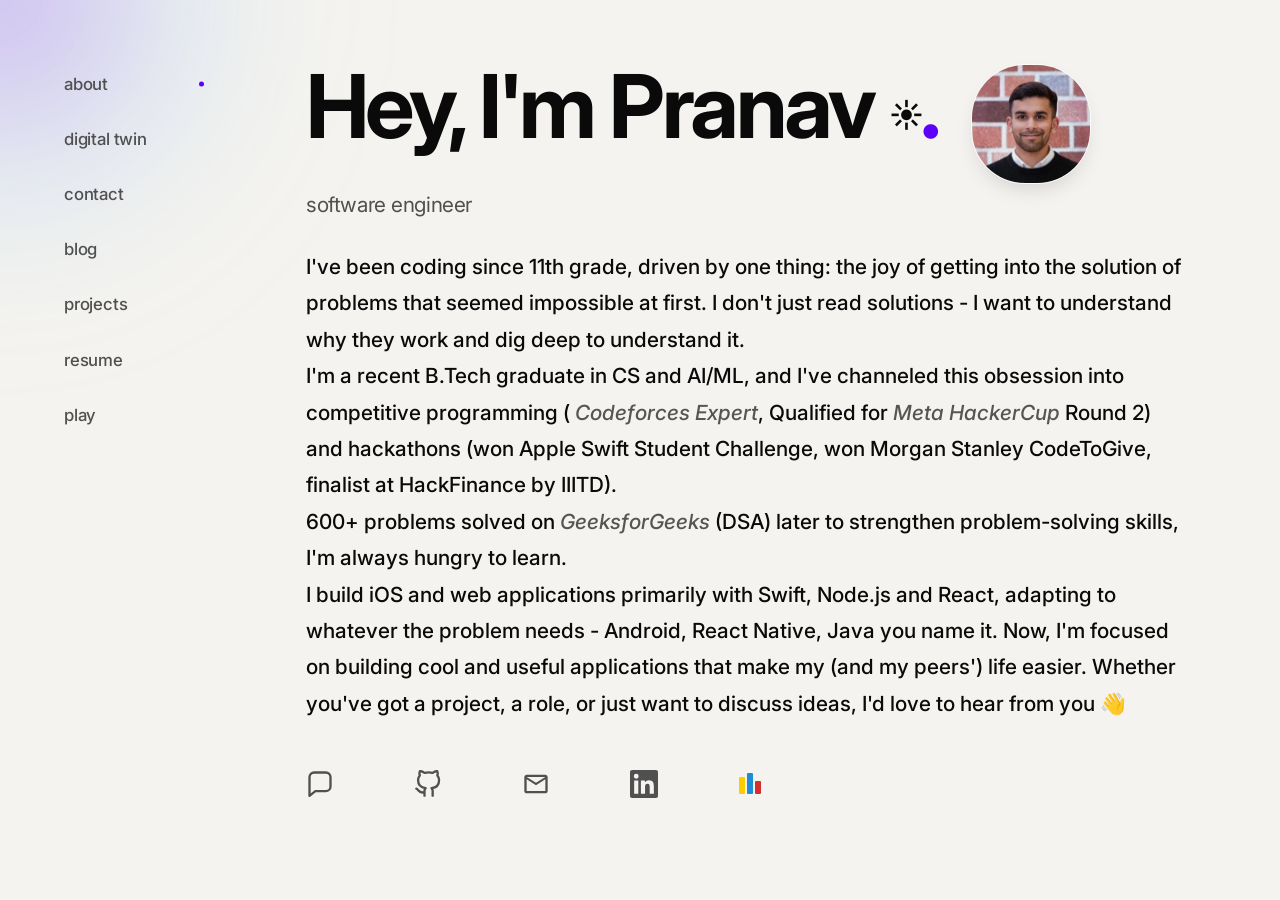
==== commit baf8116b: "pencil highlight on searched query" ====
--- a/index.html
+++ b/index.html
@@ -25,6 +25,7 @@
     <link rel="stylesheet" href="/css/game.css">
     <link rel="stylesheet" href="/css/digital-twin.css">
     <link rel="stylesheet" href="/css/digital-twin-info.css">
+    <link rel="stylesheet" href="/css/projects.css">
 </head>
 
 <body>
@@ -46,7 +47,7 @@
             <a href="#twin"><span class="hover-trigger" data-src="/src/images/digital_twin.png" data-width="160px" data-height="160px">digital twin</span></a>
             <a href="#contact">contact</a>
             <a href="#blog">blog</a>
-            <a href="https://github.com/PranavKohli24?tab=repositories" target="_blank" rel="noopener noreferrer">projects</a>
+            <a href="#projects">projects</a>
             <a href="https://drive.google.com/file/d/1sRL-trbYmkjwWxeYPqwt3ZFYAyQ6vScG/view?usp=drive_link" target="_blank" rel="noopener noreferrer">resume</a>
             <a href="#game">play</a>
         </nav>
@@ -61,7 +62,7 @@
 
                 <p class="subtitle">software engineer</p>
                 <p class="bio">
-                    I've been coding since 11th grade, driven by one thing: the euphoria of getting into the solution of problems that seemed impossible at first. I don't just read solutions - I want to understand why they work and dig deep to understand it.
+                    I've been coding since 11th grade, driven by one thing: the joy of getting into the solution of problems that seemed impossible at first. I don't just read solutions - I want to understand why they work and dig deep to understand it.
                     <br/>
                     I'm a recent B.Tech graduate in CS and AI/ML, and I've channeled this obsession into competitive programming (<a href="https://codeforces.com/profile/pranavkohli" class="bio-link" target="_blank"> <span class="hover-trigger" data-src="/src/images/codeforces.jpeg">Codeforces Expert</span></a>, Qualified for <a href="https://www.facebook.com/codingcompetitions/hacker-cup/2025/certificate/2967516210101538" class="bio-link" target="_blank"><span class="hover-trigger" data-src="/src/images/meta_hackercup.png">Meta HackerCup</span></a> Round 2) and hackathons (won Apple Swift Student Challenge, won Morgan Stanley CodeToGive, finalist at HackFinance by IIITD). <br/> 600+ problems solved on <a href="https://www.geeksforgeeks.org/profile/pranavkohli?tab=activity" class="bio-link" target="_blank"> <span class="hover-trigger" data-src="/src/images/geeksforgeeks.png">GeeksforGeeks</span></a> (DSA) later to strengthen problem-solving skills, I'm always hungry to learn.
                     <br/>
@@ -522,9 +523,8 @@
         </svg>
     </div>
 
-    <div id="profiles-dropdown" style="display: none; flex-direction: column; gap: 15px; margin-top: 15px; margin-left: 20px; border-left: 2px solid rgba(128,128,128,0.2); padding-left: 15px;">
-        
-        <a href="https://github.com/PranavKohli24" class="contact-item" target="_blank" rel="noopener noreferrer">
+    <div id="profiles-dropdown">
+        <a href="https://github.com/PranavKohli24" class="contact-item profile-row" target="_blank" rel="noopener noreferrer">
             <div class="contact-icon">
                 <svg xmlns="http://www.w3.org/2000/svg" viewBox="0 0 24 24" fill="none" stroke="currentColor" stroke-width="2" stroke-linecap="round" stroke-linejoin="round" style="fill: none !important; stroke: currentColor !important;">
                     <title>GitHub</title>
@@ -537,7 +537,7 @@
             </div>
         </a>
 
-        <a href="https://codeforces.com/profile/pranavkohli" class="contact-item" target="_blank" rel="noopener noreferrer">
+        <a href="https://codeforces.com/profile/pranavkohli" class="contact-item profile-row" target="_blank" rel="noopener noreferrer">
             <div class="contact-icon">
                 <svg xmlns="http://www.w3.org/2000/svg" viewBox="0 0 500 180" role="img" preserveAspectRatio="xMinYMid meet" style="width: 80px !important; height: auto !important;">
                     <title>Codeforces</title>
@@ -553,7 +553,7 @@
         </a>
 
 
-        <a href="https://www.geeksforgeeks.org/profile/pranavkohli?tab=activity" class="contact-item" target="_blank" rel="noopener noreferrer">
+        <a href="https://www.geeksforgeeks.org/profile/pranavkohli?tab=activity" class="contact-item profile-row" target="_blank" rel="noopener noreferrer">
             <div class="contact-icon">
                 <svg xmlns="http://www.w3.org/2000/svg" viewBox="0 0 45 45" role="img" style="fill: none !important; stroke: #2f8d46 !important; stroke-width: 2.5; stroke-linecap: round; stroke-linejoin: round;">
                     <title>GeeksforGeeks</title>
@@ -591,6 +591,108 @@
 </div>
 </section>
 
+<!-- Projects Section -->
+<section id="projects" class="section">
+    <div class="projects-shell">
+
+        <div class="projects-heading-row">
+            <div>
+                <h1 class="header">Projects<span class="highlight">.</span></h1>
+                <p class="projects-intro">
+                    A few things I've built, explored, and learned along the way.
+                </p>
+            </div>
+        </div>
+
+        <div class="projects-search-wrap">
+            <form class="projects-search" id="projectsSearchForm" role="search">
+
+                <!-- Input field -->
+                <div class="projects-search-field">
+
+                    <!-- Search icon inside the field on desktop -->
+                    <svg
+                        class="projects-search-icon"
+                        viewBox="0 0 24 24"
+                        fill="none"
+                        stroke="currentColor"
+                        stroke-width="1.7"
+                        stroke-linecap="round"
+                        aria-hidden="true"
+                    >
+                        <circle cx="10.8" cy="10.8" r="6.8"></circle>
+                        <path d="m16 16 4.1 4.1"></path>
+                    </svg>
+
+                    <!-- Search input and animated placeholder -->
+                    <div class="projects-search-input-wrap">
+                        <label
+                            class="projects-visually-hidden"
+                            for="projectsSearchInput"
+                        >
+                            Search projects
+                        </label>
+
+                        <input
+                            class="projects-search-input"
+                            id="projectsSearchInput"
+                            type="search"
+                            placeholder=""
+                            autocomplete="off"
+                            spellcheck="false"
+                            aria-controls="projectsGrid"
+                        >
+
+                        <span
+                            class="projects-search-ghost"
+                            id="projectsSearchGhost"
+                            aria-hidden="true"
+                        ></span>
+                    </div>
+
+                    <!-- Small, background-free clear cross -->
+                    <button
+                        class="projects-search-clear is-hidden"
+                        id="projectsSearchClear"
+                        type="button"
+                        aria-label="Clear project search"
+                    >Clear</button>
+
+                </div>
+
+                <!-- Submit button outside the input field -->
+                <button
+                    class="projects-search-submit"
+                    type="submit"
+                    aria-label="Search projects"
+                >Search</button>
+
+            </form>
+
+            <p
+                class="projects-search-hint"
+                id="projectsSearchHint"
+                aria-live="polite"
+            >
+                Search by project, technology, or describe what you are looking for.
+            </p>
+        </div>
+
+        <!-- Category filters -->
+        <div
+            class="projects-filters"
+            id="projectsFilters"
+            role="group"
+            aria-label="Filter projects by category"
+        ></div>
+
+        <!-- Rendered projects -->
+        <div id="projectsGrid" aria-live="polite"></div>
+
+    </div>
+</section>
+
+
 <!-- Game Section -->
 <section id="game" class="section" data-glow="rgba(93, 0, 247, 0.35)">
     <div class="header-container">
@@ -711,6 +813,25 @@
             ghost.style.top = `${y}px`;
         });
     });
+</script>
+
+<script>
+    // Smooth profile pic load
+    (function() {
+        const pic = document.querySelector('.profile-pic');
+        if (!pic) return;
+
+        function markLoaded() {
+            pic.classList.add('is-loaded');
+        }
+
+        if (pic.complete && pic.naturalWidth !== 0) {
+            // Already cached/loaded before script ran
+            markLoaded();
+        } else {
+            pic.addEventListener('load', markLoaded, { once: true });
+        }
+    })();
 </script>
 
 <script>
@@ -853,10 +974,12 @@
     // LIQUID AURORA EFFECT
     const glow = document.getElementById('liquid-glow');
     const gameSection = document.getElementById('game');
+    const projectSection = document.getElementById('projects')
 
     document.addEventListener('mousemove', (e) => {
         // Don't move the glow while the game is active — it's distracting during play
         if (gameSection && gameSection.classList.contains('active')) return;
+        if (projectSection && projectSection.classList.contains('active')) return;
 
         const x = e.clientX;
         const y = e.clientY;
@@ -871,15 +994,14 @@
     function toggleProfiles() {
         var dropdown = document.getElementById("profiles-dropdown");
         var arrow = document.getElementById("arrow-icon");
-        
-        // Check current display state (handle inline style or computed style)
-        var currentDisplay = dropdown.style.display;
-        
-        if (currentDisplay === "none" || currentDisplay === "") {
-            dropdown.style.display = "flex";
+
+        var isOpen = dropdown.classList.contains("is-open");
+
+        if (!isOpen) {
+            dropdown.classList.add("is-open");
             arrow.style.transform = "rotate(180deg)";
         } else {
-            dropdown.style.display = "none";
+            dropdown.classList.remove("is-open");
             arrow.style.transform = "rotate(0deg)";
         }
     }
@@ -887,6 +1009,8 @@
     <!-- JavaScript -->
     <script src="/js/blog-data.js"></script>
     <script src="/js/blog-renderer.js"></script>
+    <script src="/js/projects-data.js"></script>
+    <script src ="/js/projects-renderer.js"></script>
     <script src="/js/audio-player.js"></script>
     <script src="/js/menu.js"></script>
     <script src="/js/navigation.js"></script>
--- a/css/styles.css
+++ b/css/styles.css
@@ -92,6 +92,8 @@
 
 /* Main Content */
 main {
+    flex: 1;
+    min-width: 0;
     padding-left: 7rem;
 }
 
@@ -135,7 +137,6 @@
     border-radius: 45%;
     object-fit: cover;
     box-shadow: 0 4px 12px rgba(0,0,0,0.1);
-    transition: all 0.4s cubic-bezier(0.34, 1.56, 0.64, 1);
     border: 1px solid rgba(255, 255, 255, 0.65);
     box-shadow: 
         inset 2px 3px 5px rgba(255, 255, 255, 0.7),
@@ -143,13 +144,22 @@
         inset -3px -3px 10px rgba(0, 0, 0, 0.05),
         0 10px 25px -10px rgba(0, 0, 0, 0.2);
     overflow: hidden;
-    transform: translateZ(0); /* Hardware Acceleration */
-
+    transform: translateZ(0);
+
+    will-change: border-radius;
+    cursor: pointer;
+
+    /* NEW: start hidden and slightly scaled down */
+    opacity: 0;
+    transform: translateZ(0) scale(0.96);
+    transition: opacity 0.5s ease, transform 0.4s ease;
+}
+
+/* NEW: only animate the morph once loaded */
+.profile-pic.is-loaded {
+    opacity: 1;
+    transform: translateZ(0) scale(1);
     animation: liquidMorph 8s ease-in-out infinite;
-    
-    will-change: border-radius;
-    transition: transform 0.3s ease;
-    cursor: pointer;
 }
 
 .profile-pic:hover {
@@ -163,6 +173,51 @@
 
     
 }
+
+
+#profiles-dropdown {
+    display: flex;
+    flex-direction: column;
+    gap: 15px;
+    margin-top: 0;
+    margin-left: 20px;
+    border-left: 2px solid rgba(128,128,128,0.2);
+    padding-left: 15px;
+    overflow: hidden;
+    max-height: 0;
+    opacity: 0;
+    transition: max-height 0.4s cubic-bezier(0.22, 1, 0.36, 1),
+                opacity 0.3s ease,
+                margin-top 0.4s ease;
+}
+
+#profiles-dropdown.is-open {
+    max-height: 400px;
+    opacity: 1;
+    margin-top: 15px;
+}
+
+.profile-row {
+    opacity: 0;
+    transform: translateY(-8px);
+    transition: opacity 0.35s ease, transform 0.35s ease;
+    box-shadow: none !important;
+}
+
+.profile-row:hover {
+    box-shadow: none !important;
+}
+
+#profiles-dropdown.is-open .profile-row {
+    opacity: 1;
+    transform: translateY(0);
+}
+
+#profiles-dropdown.is-open .profile-row:nth-child(1) { transition-delay: 0.05s; }
+#profiles-dropdown.is-open .profile-row:nth-child(2) { transition-delay: 0.12s; }
+#profiles-dropdown.is-open .profile-row:nth-child(3) { transition-delay: 0.19s; }
+
+
 /* The Physics of the Water Drop */
 @keyframes liquidMorph {
     0% { border-radius: 60% 40% 30% 70% / 60% 30% 70% 40%; }
@@ -266,16 +321,13 @@
     backdrop-filter: blur(20px) saturate(120%);
     -webkit-backdrop-filter: blur(20px) saturate(120%);
     
-    /* 3. Specular Highlights (Shiny Edges) */
-    /* Light hits from top-left, so those borders are brighter */
-    border: 1px solid rgba(255, 255, 255, 0.3);
-    border-top: 1px solid rgba(255, 255, 255, 0.9);
-    border-left: 1px solid rgba(255, 255, 255, 0.9);
-    
-    /* 4. Depth Shadow */
+    /* 3. Border */
+    border: 1px solid rgba(0, 0, 0, 0.06);
+    
+    /* 4. Depth Shadow (stronger, more 3D) */
     box-shadow: 
-        0 8px 32px 0 rgba(31, 38, 135, 0.05),
-        inset 0 0 0 1px rgba(255, 255, 255, 0.2); /* Inner rim */
+        0 20px 40px -12px rgba(0, 0, 0, 0.18),
+        0 8px 16px -4px rgba(0, 0, 0, 0.08);
         
     transform: translateZ(0);
     transition: all 0.4s cubic-bezier(0.25, 1, 0.5, 1);
@@ -289,22 +341,21 @@
 }
 
 .contact-item:hover {
-    /* Lift effect */
-    transform: translateY(-5px) scale(1.01);
-    
-    /* Increase glossiness on hover */
+    /* Bigger lift for a more 3D pop */
+    transform: translateY(-10px) scale(1.015);
+    
     background: linear-gradient(
         135deg,
         rgba(255, 255, 255, 0.8) 0%,
         rgba(93, 0, 247, 0.08) 100% 
     );
     
-    /* Stronger Highlight Color Shadow */
+    /* Deeper, wider shadow = more 3D depth, no bright rim */
     box-shadow: 
-        0 15px 35px -5px rgba(93, 0, 247, 0.15), /* Your brand purple glow */
-        inset 0 0 20px rgba(255, 255, 255, 0.6); /* Inner light reflection */
+        0 30px 60px -15px rgba(0, 0, 0, 0.25),
+        0 10px 20px -5px rgba(93, 0, 247, 0.1);
         
-    border-color: rgba(255, 255, 255, 1);
+    border-color: rgba(0, 0, 0, 0.08);
 }
 
 /* Original Icon Styling Preserved */
--- a/css/projects.css
+++ b/css/projects.css
@@ -0,0 +1,1578 @@
+/* =========================================
+   PROJECTS
+   Card-grid layout, YouTube-inspired but not
+   a copy: rounded cover thumbnails, hover-lift
+   elevation, compact pill actions. Still uses
+   the site's own palette (brand purple accent,
+   Inter 400/500/700) and the existing "liquid
+   glass" search surface untouched.
+   ========================================= */
+
+html {
+    scrollbar-gutter: stable;
+}
+
+body:has(#projects.section.active) #liquid-glow {
+    opacity: 0;
+}
+
+#projects {
+    --project-ink: var(--text-color, #0a0a0a);
+    --project-muted: var(--secondary-text-color, #505050);
+    --project-faint: #b4b0a8;
+    --project-border: #e7e2d6;
+    --project-surface: #fffdf9;
+
+    /* A pastel wash of the site's own brand purple — diluted toward
+       white so it reads as a quiet tint, never the full laser hue. */
+    --project-accent: color-mix(in srgb, var(--highlight-color, #5d00f7) 34%, white);
+    --project-accent-soft: color-mix(in srgb, var(--highlight-color, #5d00f7) 8%, white);
+    /* A deeper lavender for text/icon hover states, where the pastel
+       underline tint reads too faint against white to stay legible. */
+    --project-accent-strong: color-mix(in srgb, var(--highlight-color, #5d00f7) 62%, white);
+
+    /* Shared elevation tokens — used by the search field and the
+       project cards so hover/focus states feel like one system. */
+    --project-shadow-rest: 0 1px 2px rgba(20, 16, 10, 0.04), 0 1px 1px rgba(20, 16, 10, 0.03);
+    --project-shadow-hover: 0 20px 40px -18px rgba(31, 20, 60, 0.22), 0 4px 14px -6px rgba(31, 20, 60, 0.1);
+
+    color: var(--project-ink);
+}
+
+#projects .projects-shell {
+    width: 100%;
+    max-width: 1280px;
+}
+
+/* ---- Heading ---- */
+
+#projects .projects-heading-row {
+    margin-bottom: 2.6rem;
+}
+
+#projects .projects-heading-row .header {
+    font-size: clamp(2.4rem, 4.2vw, 3.4rem);
+    margin: 0;
+}
+
+#projects .projects-intro {
+    max-width: 52ch;
+    margin: 0.6rem 0 0;
+    color: var(--project-muted);
+    font-size: 1.05rem;
+    font-weight: 400;
+    line-height: 1.75;
+    letter-spacing: -0.01em;
+}
+
+/* =========================================
+   NATURAL-LANGUAGE SEARCH
+   Unchanged "liquid glass" language — frosted
+   blur, specular top/left highlight, soft
+   purple-tinted shadow.
+   ========================================= */
+
+#projects .projects-search-wrap {
+    width: min(100%, 38rem);
+    margin: 0 0 2.2rem;
+}
+
+#projects .projects-search {
+    display: flex;
+    align-items: center;
+    gap: 0.65rem;
+    width: 100%;
+}
+
+#projects .projects-search-field {
+    position: relative;
+    display: flex;
+    align-items: center;
+    flex: 1 1 auto;
+    min-width: 0;
+    gap: 0.85rem;
+    min-height: 3.4rem;
+    padding: 0.4rem 0.5rem 0.4rem 1.25rem;
+    overflow: hidden;
+    border: 1px solid rgba(255, 255, 255, 0.3);
+    border-top-color: rgba(255, 255, 255, 0.85);
+    border-left-color: rgba(255, 255, 255, 0.85);
+    border-radius: 16px;
+    background: linear-gradient(
+        135deg,
+        rgba(255, 255, 255, 0.55) 0%,
+        rgba(93, 0, 247, 0.015) 100%
+    );
+    -webkit-backdrop-filter: blur(16px) saturate(120%);
+    backdrop-filter: blur(16px) saturate(120%);
+    box-shadow:
+        0 6px 22px 0 rgba(31, 38, 135, 0.05),
+        inset 0 0 0 1px rgba(255, 255, 255, 0.15);
+    transition: box-shadow 0.4s ease, border-color 0.4s ease;
+}
+
+#projects .projects-search-field:focus-within {
+    border-color: rgba(255, 255, 255, 0.95);
+    box-shadow:
+        0 10px 28px -6px rgba(93, 0, 247, 0.14),
+        inset 0 0 16px rgba(255, 255, 255, 0.5);
+}
+
+#projects .projects-search-icon {
+    display: block;
+    flex: 0 0 auto;
+    width: 1.05rem;
+    height: 1.05rem;
+    color: var(--secondary-text-color, #505050);
+    transition: color var(--transition-speed, 0.3s) ease;
+}
+
+#projects .projects-search-field:focus-within .projects-search-icon {
+    color: var(--project-accent-strong);
+}
+
+#projects .projects-search-input-wrap {
+    position: relative;
+    flex: 1 1 auto;
+    min-width: 0;
+    overflow: hidden;
+}
+
+#projects .projects-search-input {
+    position: relative;
+    z-index: 1;
+    display: block;
+    width: 100%;
+    min-width: 0;
+    padding: 0.5rem 0;
+    border: 0;
+    outline: 0;
+    background: transparent;
+    color: var(--project-ink);
+    font: inherit;
+    font-size: 0.95rem;
+    font-weight: 500;
+    line-height: 1.5;
+    box-shadow: none;
+    appearance: none;
+}
+
+#projects .projects-search-input::placeholder {
+    color: #8c8578;
+    opacity: 1;
+}
+
+#projects .projects-search-input.has-ghost::placeholder {
+    color: transparent;
+}
+
+#projects .projects-search-input::-webkit-search-cancel-button {
+    appearance: none;
+}
+
+#projects .projects-search-input:focus-visible {
+    outline: 0;
+}
+
+#projects .projects-search-ghost {
+    position: absolute;
+    top: 50%;
+    left: 0;
+    right: 0;
+    z-index: 0;
+    max-width: 100%;
+    overflow: hidden;
+    color: #8c8578;
+    font-size: 0.95rem;
+    font-weight: 500;
+    line-height: 1.5;
+    white-space: nowrap;
+    text-overflow: ellipsis;
+    pointer-events: none;
+    transform: translateY(-50%);
+    opacity: 1;
+    transition: opacity 280ms ease, transform 280ms ease, filter 280ms ease;
+    filter: blur(0);
+}
+
+#projects .projects-search-ghost.is-swapping {
+    opacity: 0;
+    filter: blur(2px);
+    transform: translateY(-50%) translateY(4px);
+}
+
+#projects .projects-search-ghost.is-hidden {
+    opacity: 0;
+    transform: translateY(-50%) translateY(-3px);
+    transition-duration: 150ms;
+}
+
+#projects .projects-search-clear {
+    display: inline-flex;
+    align-items: center;
+    justify-content: center;
+    flex: 0 0 1.35rem;
+    width: 1.35rem;
+    min-width: 1.35rem;
+    height: 1.6rem;
+    padding: 0;
+    border: 0;
+    border-radius: 0;
+    background: transparent;
+    color: var(--project-muted);
+    font-size: 0;
+    line-height: 1;
+    cursor: pointer;
+    opacity: 1;
+    visibility: visible;
+    transition: opacity 160ms ease, color var(--transition-speed, 0.3s) ease;
+}
+
+#projects .projects-search-clear::before {
+    content: "×";
+    font-size: 1.1rem;
+    font-weight: 400;
+    line-height: 1;
+}
+
+#projects .projects-search-clear:hover,
+#projects .projects-search-clear:focus-visible {
+    color: var(--project-ink);
+}
+
+#projects .projects-search-clear.is-hidden {
+    opacity: 0;
+    visibility: hidden;
+    pointer-events: none;
+}
+
+#projects .projects-search-submit {
+    flex: 0 0 auto;
+    padding: 0.65rem 1.1rem;
+    border: 0;
+    border-radius: 11px;
+    background: var(--project-ink);
+    color: #fbfaf7;
+    font: inherit;
+    font-size: 0.78rem;
+    font-weight: 700;
+    letter-spacing: 0.01em;
+    white-space: nowrap;
+    cursor: pointer;
+    transition: background-color var(--transition-speed, 0.3s) ease, transform 0.15s ease-out, box-shadow var(--transition-speed, 0.3s) ease;
+}
+
+#projects .projects-search-submit:hover {
+    background: var(--project-accent-strong);
+    color: #fff;
+    transform: translateY(-1px);
+    box-shadow: 0 8px 18px -6px rgba(93, 0, 247, 0.35);
+}
+
+#projects .projects-search-submit:active {
+    transform: translateY(0);
+}
+
+#projects .projects-search-hint {
+    min-height: 1.1rem;
+    margin: 0.7rem 0.3rem 0;
+    color: #938d81;
+    font-size: 0.72rem;
+    line-height: 1.55;
+}
+
+#projects .projects-visually-hidden {
+    position: absolute;
+    width: 1px;
+    height: 1px;
+    padding: 0;
+    margin: -1px;
+    overflow: hidden;
+    clip: rect(0, 0, 0, 0);
+    white-space: nowrap;
+    border: 0;
+}
+
+/* =========================================
+   FILTERS
+   ========================================= */
+
+#projects .projects-filters {
+    display: flex;
+    align-items: center;
+    flex-wrap: wrap;
+    gap: 1.6rem;
+    margin: 0 0 2.2rem;
+    padding: 0 0 1.1rem;
+}
+
+#projects .project-filter {
+    position: relative;
+    appearance: none;
+    padding: 0.3rem 0;
+    border: 0;
+    border-radius: 0;
+    background: transparent;
+    color: var(--project-muted);
+    font: inherit;
+    font-size: 0.82rem;
+    font-weight: 500;
+    cursor: pointer;
+    transition: color var(--transition-speed, 0.3s) ease;
+}
+
+#projects .project-filter:hover {
+    color: var(--project-ink);
+}
+
+#projects .project-filter.is-active {
+    color: var(--project-ink);
+    font-weight: 700;
+}
+
+#projects .project-filter.is-active::after {
+    position: absolute;
+    right: 0;
+    bottom: -4px;
+    left: 0;
+    height: 2px;
+    border-radius: 2px;
+    background: var(--project-accent);
+    content: "";
+}
+
+#projects .project-filter:focus-visible,
+#projects .project-link:focus-visible,
+#projects .projects-search button:focus-visible {
+    outline: 2px solid rgba(10, 10, 10, 0.3);
+    outline-offset: 3px;
+}
+
+/* =========================================
+   PROJECT CARDS
+   Grid of self-contained cards: cover
+   thumbnail, title, description, tech chips,
+   actions. Hover lifts the whole card with a
+   soft premium shadow; the thumbnail gets a
+   slow, subtle zoom underneath it.
+   ========================================= */
+
+#projects #projectsGrid {
+    display: grid;
+    grid-template-columns: repeat(auto-fill, minmax(320px, 1fr));
+    gap: 2.6rem 1.8rem;
+    border-top: 0;
+}
+
+#projects .project-row {
+    position: relative;
+    display: flex;
+    flex-direction: column;
+    align-items: stretch;
+    gap: 0;
+    padding: 0;
+    overflow: hidden;
+    background: var(--project-surface);
+    border: 1px solid var(--project-border);
+    border-radius: 18px;
+    box-shadow: var(--project-shadow-rest);
+    opacity: 0;
+    transform: translateY(10px);
+    transition: opacity 520ms ease, transform 420ms cubic-bezier(0.22, 1, 0.36, 1), box-shadow 420ms cubic-bezier(0.22, 1, 0.36, 1), border-color 420ms ease;
+}
+
+/* No more hairline dividers between rows — cards carry their own
+   border, the grid gap does the separating. */
+#projects .project-row::before,
+#projects .project-row::after {
+    display: none;
+}
+
+#projects .project-row.is-visible {
+    opacity: 1;
+    transform: translateY(0);
+}
+
+#projects .project-row:hover,
+#projects .project-row:focus-within {
+    transform: translateY(-5px);
+    border-color: var(--project-faint);
+    box-shadow: var(--project-shadow-hover);
+}
+
+/* Even rows no longer reverse — every card reads top-to-bottom. */
+#projects .project-row:nth-child(even) {
+    flex-direction: column;
+}
+
+#projects .project-row-media {
+    position: relative;
+    display: flex;
+    align-items: center;
+    justify-content: center;
+    flex: none;
+    width: 100%;
+    aspect-ratio: 16 / 9;
+    max-height: none;
+    overflow: hidden;
+    background: #efebe2;
+    border-radius: 0;
+}
+
+#projects .project-thumbnail {
+    display: block;
+    width: 100%;
+    height: 100%;
+    object-fit: cover;
+    object-position: center;
+    opacity: 0;
+    transition: transform 650ms cubic-bezier(0.22, 1, 0.36, 1), opacity 420ms ease;
+}
+
+#projects .project-thumbnail.is-loaded {
+    opacity: 1;
+}
+
+/* The empty-state placeholder has no load event to key off of, so it
+   should just always be visible — only real <img> thumbnails fade in. */
+#projects .project-thumbnail--empty {
+    opacity: 1;
+}
+
+#projects .project-row:hover .project-thumbnail:not(.project-thumbnail--empty) {
+    transform: scale(1.045);
+}
+
+/* =========================================
+   VIDEO PREVIEW / PLAYER
+   Only present when a project defines a
+   `video`. Image and video sit stacked in the
+   same box and crossfade between each other —
+   nothing resizes, nothing jumps.
+
+   Three states, toggled by classes JS adds to
+   .project-media-stage:
+   - default: thumbnail only, a quiet play icon
+     on top so people know a clip exists.
+   - .is-previewing: hover-triggered, muted,
+     no controls — a silent preview.
+   - .is-active: click/tap-triggered, unmuted,
+     native controls — a real inline player.
+   ========================================= */
+
+#projects .project-media-stage {
+    position: relative;
+    width: 100%;
+    height: 100%;
+}
+
+#projects .project-preview-video {
+    position: absolute;
+    inset: 0;
+    z-index: 1;
+    width: 100%;
+    height: 100%;
+    padding: 0.6rem;
+    box-sizing: border-box;
+    object-fit: contain;
+    background: transparent;
+    opacity: 0;
+    pointer-events: none;
+    transition: opacity 280ms ease;
+    /* Disables iOS's long-press callout menu (Save Video / Share /
+       Copy), which is separate from the contextmenu event the JS
+       blocks — this is iOS Safari's own touch-and-hold behavior. */
+    -webkit-touch-callout: none;
+    user-select: none;
+}
+
+#projects .project-media-stage.is-previewing .project-preview-video,
+#projects .project-media-stage.is-active .project-preview-video {
+    opacity: 1;
+}
+
+/* Once a real player (controls visible), the video needs to receive
+   its own clicks again — scrubbing, pause, volume. */
+#projects .project-media-stage.is-active .project-preview-video {
+    pointer-events: auto;
+}
+
+/* The thumbnail fades out underneath rather than disappearing, so the
+   crossfade reads as one continuous motion, not a hard swap. */
+#projects .project-media-stage.is-previewing .project-thumbnail,
+#projects .project-media-stage.is-active .project-thumbnail {
+    opacity: 0;
+}
+
+#projects .project-play-btn {
+    position: absolute;
+    top: 50%;
+    left: 50%;
+    z-index: 2;
+    display: flex;
+    align-items: center;
+    justify-content: center;
+    width: 3rem;
+    height: 3rem;
+    padding: 0;
+    border: 0;
+    border-radius: 50%;
+    background: rgba(10, 10, 10, 0.55);
+    color: #fff;
+    cursor: pointer;
+    transform: translate(-50%, -50%) scale(0.92);
+    opacity: 0;
+    transition: opacity 220ms ease, transform 220ms ease, background-color var(--transition-speed, 0.3s) ease;
+}
+
+#projects .project-play-btn svg {
+    transform: translateX(1px);
+}
+
+/* A brief glow pulse on every toggle, same purple-glow treatment as
+   before — layered on top of the persistent button rather than
+   replacing it, so the button stays visible/clickable throughout. */
+#projects .project-video-center-flash.is-pulsing {
+    box-shadow: 0 0 0 10px rgba(93, 0, 247, 0), 0 0 24px -4px var(--project-accent-strong);
+    transition: opacity 180ms ease, transform 180ms ease, background-color 160ms ease, box-shadow 500ms ease;
+}
+/* Center play/pause flash — our own rounded-square glow badge
+   (not YouTube's circle), pulsing briefly on every toggle. */
+#projects .project-video-center-flash {
+    position: absolute;
+    top: 50%;
+    left: 50%;
+    z-index: 5;
+    display: none;
+    align-items: center;
+    justify-content: center;
+    width: 3.6rem;
+    height: 3.6rem;
+    padding: 0;
+    border: 0;
+    border-radius: 20px;
+    background: rgba(10, 10, 10, 0.55);
+    color: #fff;
+    cursor: pointer;
+    opacity: 0;
+    transform: translate(-50%, -50%) scale(0.9);
+    transition: opacity 180ms ease, transform 180ms ease, background-color 160ms ease, box-shadow 400ms ease;
+}
+
+#projects .project-video-center-flash svg {
+    transform: translateX(1px);
+}
+
+#projects .project-video-center-flash:hover {
+    background: rgba(10, 10, 10, 0.72);
+}
+
+/* Visible exactly whenever the control bar is visible — same rule
+   the bar itself follows, so they always appear/disappear together. */
+#projects .project-media-stage.is-active .project-video-center-flash {
+    display: flex;
+    opacity: 1;
+    transform: translate(-50%, -50%) scale(1);
+}
+
+#projects .project-media-stage.is-active.is-idle .project-video-center-flash {
+    opacity: 0;
+    pointer-events: none;
+}
+
+/* While the progress bar is being scrubbed, hide the center
+   play/pause button entirely so the sprite/thumbnail preview under
+   the finger/cursor is fully visible instead of covered by it. */
+#projects .project-media-stage.is-scrubbing .project-video-center-flash {
+    opacity: 0;
+    pointer-events: none;
+}
+
+#projects .project-video-spinner {
+    position: absolute;
+    top: 50%;
+    left: 50%;
+    z-index: 5;
+    width: 2rem;
+    height: 2rem;
+    border-radius: 50%;
+    border: 2.5px solid rgba(255, 255, 255, 0.28);
+    border-top-color: var(--project-accent, #c7b2f7);
+    pointer-events: none;
+    opacity: 0;
+    transform: translate(-50%, -50%);
+    transition: opacity 180ms ease;
+    animation: project-spin 850ms linear infinite;
+}
+
+#projects .project-media-stage.is-buffering .project-video-spinner {
+    opacity: 1;
+}
+
+@keyframes project-spin {
+    to { transform: translate(-50%, -50%) rotate(360deg); }
+}
+
+/* Visible on hover (desktop) so people know a clip exists before they
+   commit to hovering long enough to trigger the preview. */
+#projects .project-row:hover .project-play-btn {
+    opacity: 1;
+    transform: translate(-50%, -50%) scale(1);
+}
+
+#projects .project-play-btn:hover {
+    background: var(--project-accent-strong);
+}
+
+/* Once the preview or the real player has taken over, the button gets
+   out of the way — a playing preview has nothing left to "press",
+   and an active player needs its own controls to receive clicks. */
+#projects .project-media-stage.is-previewing .project-play-btn,
+#projects .project-media-stage.is-active .project-play-btn {
+    opacity: 0;
+    pointer-events: none;
+}
+
+/* Touch devices have no hover, so the button stays visible by default
+   — it's the only cue that a clip exists until someone taps it. */
+@media (pointer: coarse) {
+    #projects .project-play-btn {
+        opacity: 1;
+        transform: translate(-50%, -50%) scale(1);
+    }
+}
+
+/* Our own minimal control bar — never the browser's native <video
+   controls>, so there's no download/remote-playback/Picture-in-Picture
+   chrome at all, and the look matches the rest of the site instead of
+   borrowing a platform's default player skin. */
+#projects .project-video-controls {
+    position: absolute;
+    left: 0.35rem;
+    right: 0.35rem;
+    bottom: 0.85rem;
+    z-index: 3;
+    display: none;
+    align-items: center;
+    gap: 0.3rem;
+    padding: 0.3rem 0.4rem;
+    border-radius: 999px;
+    background: rgba(10, 10, 10, 0.6);
+    -webkit-backdrop-filter: blur(8px);
+    backdrop-filter: blur(8px);
+    opacity: 0;
+    transition: opacity 220ms ease;
+}
+
+#projects .project-media-stage.is-active .project-video-controls {
+    display: flex;
+    opacity: 1;
+}
+#projects .project-media-stage.is-active.is-idle .project-video-controls {
+    opacity: 0;
+    pointer-events: none;
+}
+
+#projects .project-media-stage.is-idle {
+    cursor: none;
+}
+
+#projects .project-video-toggle,
+#projects .project-video-fullscreen {
+    display: flex;
+    flex: 0 0 auto;
+    align-items: center;
+    justify-content: center;
+    width: 1.8rem;
+    height: 1.8rem;
+    padding: 0;
+    border: 0;
+    border-radius: 50%;
+    background: transparent;
+    color: #fff;
+    cursor: pointer;
+    transition: background-color 160ms ease;
+}
+
+#projects .project-video-toggle:hover,
+#projects .project-video-fullscreen:hover {
+    background: rgba(255, 255, 255, 0.16);
+}
+
+#projects .project-video-speed {
+    flex: 0 0 auto;
+    min-width: 1.9rem;
+    height: 1.8rem;
+    padding: 0 0.1rem;
+    border: 0;
+    border-radius: 999px;
+    background: transparent;
+    color: #fff;
+    font: inherit;
+    font-size: 0.68rem;
+    font-weight: 700;
+    letter-spacing: 0.01em;
+    cursor: pointer;
+    user-select: none;
+    -webkit-touch-callout: none;
+    transition: background-color 160ms ease, color 160ms ease;
+}
+
+#projects .project-video-speed:hover {
+    background: rgba(255, 255, 255, 0.16);
+    color: var(--project-accent, #c7b2f7);
+}
+
+#projects .project-video-progress {
+    position: relative;
+    flex: 1 1 0%;
+    min-width: 0;
+    height: 1.1rem;
+    display: flex;
+    align-items: center;
+    cursor: pointer;
+    /* Dragging is handled via Pointer Events; this just stops the
+       browser's own touch-scroll/selection gestures from fighting
+       the drag on touch devices. */
+    touch-action: none;
+}
+#projects .project-video-progress-buffered {
+    position: absolute;
+    left: 0;
+    height: 0.28rem;
+    width: 0%;
+    border-radius: 999px;
+    background: rgba(255, 255, 255, 0.5);
+    pointer-events: none;
+    transition: width 200ms ease, height 120ms ease;
+}
+
+#projects .project-video-progress.is-scrubbing .project-video-progress-buffered {
+    height: 0.36rem;
+}
+
+#projects .project-video-tooltip {
+    position: absolute;
+    bottom: calc(100% + 0.5rem);
+    z-index: 2;
+    display: flex;
+    flex-direction: column;
+    align-items: center;
+    gap: 0.3rem;
+    padding: 0.15rem 0.45rem;
+    border-radius: 7px;
+    background: rgba(10, 10, 10, 0.78);
+    color: #fff;
+    font-size: 0.66rem;
+    font-weight: 700;
+    letter-spacing: 0.01em;
+    white-space: nowrap;
+    pointer-events: none;
+    opacity: 0;
+    transform: translateX(-50%) translateY(2px);
+    transition: opacity 140ms ease, transform 140ms ease;
+}
+
+#projects .project-video-sprite {
+    border-radius: 5px;
+    outline: 1px solid rgba(255, 255, 255, 0.25);
+    background-repeat: no-repeat;
+    image-rendering: -webkit-optimize-contrast;
+}
+
+#projects .project-video-progress:hover .project-video-tooltip,
+#projects .project-video-progress.is-scrubbing .project-video-tooltip {
+    opacity: 1;
+    transform: translateX(-50%) translateY(0);
+}
+
+/* Forces the tooltip closed right after a touch/pen drag ends, since
+   touch has no real :hover to naturally clear — without this, some
+   mobile browsers leave :hover "stuck" on the last-touched element
+   until something else is tapped. */
+#projects .project-video-progress.is-touch-ended .project-video-tooltip {
+    opacity: 0 !important;
+    transform: translateX(-50%) translateY(2px) !important;
+}
+
+#projects .project-video-time {
+    flex: 0 0 auto;
+    padding: 0 0.15rem;
+    border: 0;
+    background: transparent;
+    color: #fff;
+    font: inherit;
+    font-size: 0.66rem;
+    font-weight: 700;
+    letter-spacing: 0.01em;
+    font-variant-numeric: tabular-nums;
+    white-space: nowrap;
+    cursor: pointer;
+    user-select: none;
+    -webkit-touch-callout: none;
+    transition: color 160ms ease;
+}
+
+#projects .project-video-time:hover {
+    color: var(--project-accent, #c7b2f7);
+}
+
+#projects .project-video-progress::before {
+    content: "";
+    position: absolute;
+    left: 0;
+    right: 0;
+    height: 0.28rem;
+    border-radius: 999px;
+    background: rgba(255, 255, 255, 0.3);
+    transition: height 120ms ease;
+}
+
+#projects .project-video-progress-fill {
+    position: relative;
+    height: 0.28rem;
+    width: 0%;
+    border-radius: 999px;
+    background: var(--project-accent, #c7b2f7);
+    pointer-events: none;
+    transition: height 120ms ease;
+}
+
+/* A small draggable-looking thumb at the current position — hidden
+   until hover/drag so the bar stays minimal at rest. */
+#projects .project-video-progress-fill::after {
+    content: "";
+    position: absolute;
+    top: 50%;
+    right: -0.32rem;
+    width: 0.62rem;
+    height: 0.62rem;
+    border-radius: 50%;
+    background: var(--project-accent, #c7b2f7);
+    box-shadow: 0 0 0 3px rgba(10, 10, 10, 0.45);
+    transform: translateY(-50%) scale(0);
+    transition: transform 150ms ease;
+}
+
+#projects .project-video-progress:hover .project-video-progress-fill::after,
+#projects .project-video-progress.is-scrubbing .project-video-progress-fill::after {
+    transform: translateY(-50%) scale(1);
+}
+
+/* AFTER — new block */
+#projects .project-seek-flash {
+    position: absolute;
+    top: 50%;
+    z-index: 4;
+    padding: 0.4rem 0.75rem;
+    border-radius: 999px;
+    background: rgba(10, 10, 10, 0.6);
+    -webkit-backdrop-filter: blur(8px);
+    backdrop-filter: blur(8px);
+    color: #fff;
+    font-size: 0.78rem;
+    font-weight: 700;
+    letter-spacing: 0.01em;
+    pointer-events: none;
+    opacity: 0;
+    transform: translateY(-50%) scale(0.92);
+    transition: opacity 180ms ease, transform 180ms ease;
+}
+
+#projects .project-seek-flash.is-visible {
+    opacity: 1;
+    transform: translateY(-50%) scale(1);
+    box-shadow: 0 0 0 1px rgba(255, 255, 255, 0.08), 0 0 22px -2px var(--project-accent-strong);
+}
+
+#projects .project-seek-flash--forward { right: 24%; }
+#projects .project-seek-flash--backward { left: 24%; }
+
+/* While actively dragging, the track and fill thicken slightly for a
+   more confident grab target and clearer feedback. */
+#projects .project-video-progress.is-scrubbing::before,
+#projects .project-video-progress.is-scrubbing .project-video-progress-fill {
+    height: 0.36rem;
+}
+
+/* Full screen: the stage fills the viewport, the video keeps its
+   full-picture (contain) sizing, and the same control bar rides along
+   at the bottom rather than being swapped for anything native. */
+#projects .project-media-stage:fullscreen,
+#projects .project-media-stage:-webkit-full-screen {
+    display: flex;
+    align-items: center;
+    justify-content: center;
+    width: 100vw;
+    height: 100vh;
+    background: #000;
+}
+
+#projects .project-media-stage:fullscreen .project-preview-video,
+#projects .project-media-stage:-webkit-full-screen .project-preview-video {
+    padding: 0;
+}
+
+#projects .project-media-stage:fullscreen .project-video-controls,
+#projects .project-media-stage:-webkit-full-screen .project-video-controls {
+    left: 50%;
+    right: auto;
+    bottom: 2.4rem;
+    width: min(92%, 640px);
+    transform: translateX(-50%);
+    padding: 0.4rem 0.55rem;
+    gap: 0.35rem;
+    /* Solid-ish rather than the resting bar's lighter tint, so it
+       stays legible even if the browser's own fullscreen/exit hint
+       is briefly rendered in the same area. */
+    background: rgba(10, 10, 10, 0.78);
+    box-shadow: 0 10px 30px -8px rgba(0, 0, 0, 0.5);
+}
+
+#projects .project-media-stage:fullscreen .project-video-controls .project-video-toggle,
+#projects .project-media-stage:fullscreen .project-video-controls .project-video-fullscreen,
+#projects .project-media-stage:-webkit-full-screen .project-video-controls .project-video-toggle,
+#projects .project-media-stage:-webkit-full-screen .project-video-controls .project-video-fullscreen {
+    width: 2.2rem;
+    height: 2.2rem;
+}
+
+#projects .project-media-stage:fullscreen .project-video-controls .project-video-speed,
+#projects .project-media-stage:-webkit-full-screen .project-video-controls .project-video-speed {
+    min-width: 2.6rem;
+    height: 2.2rem;
+    font-size: 0.78rem;
+}
+
+#projects .project-media-stage:fullscreen .project-video-progress,
+#projects .project-media-stage:-webkit-full-screen .project-video-progress {
+    height: 3rem;
+}
+
+#projects .project-video-longpress-badge {
+    position: absolute;
+    top: 1rem;
+    left: 50%;
+    z-index: 4;
+    padding: 0.4rem 0.75rem;
+    border-radius: 999px;
+    background: rgba(10, 10, 10, 0.65);
+    -webkit-backdrop-filter: blur(8px);
+    backdrop-filter: blur(8px);
+    color: #fff;
+    font-size: 0.78rem;
+    font-weight: 700;
+    letter-spacing: 0.01em;
+    white-space: nowrap;
+    pointer-events: none;
+    opacity: 0;
+    transform: translateX(-50%) translateY(-4px);
+    transition: opacity 160ms ease, transform 160ms ease;
+}
+
+/* Shown purely by playback-speed state — completely independent of
+   whether the control bar / center button are visible or idle, so
+   it never interacts with or alters controls visibility. */
+#projects .project-media-stage.is-long-pressing .project-video-longpress-badge {
+    opacity: 1;
+    transform: translateX(-50%) translateY(0);
+}
+
+/* Lifted further still on narrow/mobile screens, clear of the zone
+   where mobile browsers tend to render their own exit-fullscreen
+   hint or home-indicator safe area. */
+@media (max-width: 768px) {
+    #projects .project-media-stage:fullscreen .project-video-controls,
+    #projects .project-media-stage:-webkit-full-screen .project-video-controls {
+        bottom: calc(env(safe-area-inset-bottom, 0px) + 3.4rem);
+        width: min(94%, 460px);
+    }
+}
+
+#projects .project-thumbnail--empty {
+    display: flex;
+    align-items: center;
+    justify-content: center;
+    width: 100%;
+    height: 100%;
+    padding: 1.2rem;
+    color: #928c7f;
+    background:
+        repeating-linear-gradient(
+            135deg,
+            #efebe2,
+            #efebe2 11px,
+            #e7e1d4 11px,
+            #e7e1d4 12px
+        );
+    font-size: 0.8rem;
+    letter-spacing: 0.015em;
+    text-align: center;
+}
+
+/* A quiet top-edge sheen on the thumbnail, echoing the search field's
+   specular highlight — the one place the "glass" language reappears. */
+#projects .project-row-media::after {
+    content: "";
+    position: absolute;
+    inset: 0;
+    background: linear-gradient(180deg, rgba(255, 255, 255, 0.12), rgba(255, 255, 255, 0) 30%);
+    pointer-events: none;
+}
+
+/* Content */
+
+#projects .project-row-content {
+    position: relative;
+    display: flex;
+    flex-direction: column;
+    flex: 1 1 auto;
+    min-width: 0;
+    padding: 1.15rem 1.25rem 1.3rem;
+}
+
+#projects .project-eyebrow {
+    display: block;
+    margin-bottom: 0.6rem;
+    color: var(--highlight-color);
+    opacity: 0.72;
+    font-size: 0.64rem;
+    font-weight: 700;
+    letter-spacing: 0.13em;
+    text-transform: uppercase;
+}
+
+#projects .project-row-title {
+    margin: 0 0 0.5rem;
+    color: var(--project-ink);
+    font-size: 1.08rem;
+    font-weight: 700;
+    line-height: 1.32;
+    letter-spacing: -0.02em;
+
+    display: -webkit-box;
+    line-clamp: 2; 
+    -webkit-line-clamp: 2;
+    -webkit-box-orient: vertical;
+    overflow: hidden;
+}
+
+#projects .project-row-description {
+    max-width: none;
+    margin: 0 0 0.9rem;
+    color: var(--project-muted);
+    font-size: 0.86rem;
+    font-weight: 400;
+    line-height: 1.7;
+}
+
+/* Tech line as small pill chips rather than a mono dot-separated
+   string — reads calmer at card width and still highlights matches. */
+#projects .project-tech-line {
+    display: flex;
+    flex-wrap: wrap;
+    gap: 0.4rem;
+    margin: 0 0 1rem;
+    color: #9a9387;
+    font-size: 0.68rem;
+    font-family: inherit;
+    letter-spacing: 0.01em;
+    line-height: 1.5;
+}
+
+#projects .project-tech-line > * {
+    display: inline-block;
+}
+
+.project-tech-tag--matched {
+    color: var(--project-ink, #111);
+    font-weight: 700;
+}
+
+/* Links — same underlined, horizontal-slide motion as the rest of
+   the site's nav links, pinned to the bottom of the card. */
+
+#projects .project-row-links {
+    display: flex;
+    align-items: center;
+    flex-wrap: wrap;
+    gap: 1rem;
+    margin-top: auto;
+    padding-top: 0.6rem;
+}
+
+#projects .project-link {
+    display: inline-flex;
+    align-items: center;
+    gap: 0.4rem;
+    padding: 0.1rem 0;
+    border: 0;
+    border-radius: 0;
+    background: transparent;
+    color: var(--project-ink);
+    font-size: 0.82rem;
+    font-weight: 700;
+    text-decoration: none;
+    border-bottom: 1px solid currentColor;
+    transition: color var(--transition-speed, 0.3s) ease, transform var(--transition-speed, 0.3s) ease;
+}
+
+#projects .project-link svg {
+    transition: transform var(--transition-speed, 0.3s) ease;
+}
+
+#projects .project-link:hover {
+    color: var(--project-accent-strong);
+    transform: translateX(4px);
+}
+
+#projects .project-link:hover svg {
+    transform: translate(2px, -2px);
+}
+
+#projects .project-link--badge {
+    border-bottom-color: transparent;
+}
+
+#projects .project-link--secondary {
+    color: var(--project-muted);
+    border-bottom-color: transparent;
+}
+
+#projects .project-link--secondary:hover {
+    color: var(--project-ink);
+}
+
+#projects .project-link-divider {
+    display: block;
+    width: 1px;
+    height: 0.8rem;
+    background: var(--project-border);
+}
+
+#projects .project-link--ask-twin {
+    max-width: 100%;
+    white-space: normal;
+    text-align: left;
+}
+
+/* Empty state */
+
+#projects .projects-empty-state {
+    grid-column: 1 / -1;
+    padding: 4rem 0.5rem;
+    border-top: 1px solid var(--project-border);
+    text-align: left;
+}
+
+#projects .projects-empty-icon {
+    display: inline-block;
+    margin-bottom: 0.9rem;
+    color: var(--project-faint);
+    font-size: 1.4rem;
+}
+
+#projects .projects-empty-state h2 {
+    margin-bottom: 0.5rem;
+    color: var(--project-ink);
+    font-size: 1.2rem;
+    font-weight: 700;
+    letter-spacing: -0.025em;
+}
+
+#projects .projects-empty-state p {
+    color: var(--project-muted);
+    font-size: 0.82rem;
+    line-height: 1.7;
+}
+
+/* Tablet */
+
+@media (max-width: 900px) {
+    #projects #projectsGrid {
+        grid-template-columns: repeat(auto-fill, minmax(280px, 1fr));
+        gap: 2.2rem 1.4rem;
+    }
+}
+
+/* Mobile */
+
+@media (max-width: 768px) {
+    #projects .projects-heading-row {
+        margin-bottom: 2.2rem;
+    }
+
+    #projects .projects-intro {
+        font-size: 0.95rem;
+    }
+
+    #projects .projects-search-wrap {
+        width: 100%;
+        margin-bottom: 1.6rem;
+    }
+
+    #projects .projects-search {
+        gap: 0.5rem;
+    }
+
+    #projects .projects-search-field {
+        gap: 0.35rem;
+        min-height: 3.1rem;
+        padding: 0.3rem 0.45rem 0.3rem 0.7rem;
+        border-radius: 14px;
+    }
+
+    #projects .projects-search-icon {
+        display: none;
+    }
+
+    #projects .projects-search-input,
+    #projects .projects-search-ghost {
+        font-size: 0.9rem;
+    }
+
+    #projects .projects-search-clear {
+        flex-basis: 1.25rem;
+        width: 1.25rem;
+        min-width: 1.25rem;
+        height: 1.5rem;
+    }
+
+    #projects .projects-search-clear::before {
+        font-size: 1.05rem;
+    }
+
+    #projects .projects-search-submit {
+        position: relative;
+        display: inline-flex;
+        align-items: center;
+        justify-content: center;
+        flex: 0 0 2.6rem;
+        width: 2.6rem;
+        height: 2.6rem;
+        padding: 0;
+        border-radius: 11px;
+        background: rgba(10, 10, 10, 0.045);
+        color: var(--highlight-color);
+        font-size: 0;
+        box-shadow: none;
+        transform: none;
+    }
+
+    #projects .projects-search-submit::before {
+        content: "";
+        position: absolute;
+        top: 50%;
+        left: 50%;
+        width: 0.72rem;
+        height: 0.72rem;
+        border: 1.7px solid currentColor;
+        border-radius: 50%;
+        transform: translate(-65%, -65%);
+        pointer-events: none;
+    }
+
+    #projects .projects-search-submit::after {
+        content: "";
+        position: absolute;
+        top: calc(50% + 0.18rem);
+        left: calc(50% + 0.12rem);
+        width: 0.38rem;
+        height: 1.7px;
+        border-radius: 2px;
+        background: currentColor;
+        transform: rotate(45deg);
+        transform-origin: left center;
+        pointer-events: none;
+    }
+
+    #projects .projects-search-submit:hover,
+    #projects .projects-search-submit:active,
+    #projects .projects-search-submit:focus-visible {
+        background: rgba(10, 10, 10, 0.045);
+        color: var(--highlight-color);
+        box-shadow: none;
+        transform: none;
+    }
+
+    #projects .projects-filters {
+        flex-wrap: nowrap;
+        gap: 0.5rem;
+        margin-bottom: 1.8rem;
+        padding-bottom: 0.6rem;
+        overflow-x: auto;
+        scrollbar-width: none;
+        -webkit-overflow-scrolling: touch;
+
+        --filter-edge: 24px;
+
+        -webkit-mask-image: linear-gradient(
+            to right,
+            transparent 0,
+            black var(--filter-edge),
+            black calc(100% - var(--filter-edge)),
+            transparent 100%
+        );
+        mask-image: linear-gradient(
+            to right,
+            transparent 0,
+            black var(--filter-edge),
+            black calc(100% - var(--filter-edge)),
+            transparent 100%
+        );
+    }
+
+    #projects .projects-filters::-webkit-scrollbar {
+        display: none;
+    }
+
+    #projects .projects-filters.is-at-start {
+        -webkit-mask-image: linear-gradient(
+            to right,
+            black 0,
+            black calc(100% - var(--filter-edge)),
+            transparent 100%
+        );
+        mask-image: linear-gradient(
+            to right,
+            black 0,
+            black calc(100% - var(--filter-edge)),
+            transparent 100%
+        );
+    }
+
+    #projects .projects-filters.is-at-end {
+        -webkit-mask-image: linear-gradient(
+            to right,
+            transparent 0,
+            black var(--filter-edge),
+            black 100%
+        );
+        mask-image: linear-gradient(
+            to right,
+            transparent 0,
+            black var(--filter-edge),
+            black 100%
+        );
+    }
+
+    #projects .projects-filters.is-at-start.is-at-end {
+        -webkit-mask-image: none;
+        mask-image: none;
+    }
+
+    #projects .project-filter {
+        flex: 0 0 auto;
+        font-size: 0.76rem;
+        padding: 0.4rem 0.85rem;
+    }
+
+    #projects #projectsGrid {
+        grid-template-columns: 1fr;
+        gap: 1.8rem;
+    }
+
+    #projects .project-row-title {
+        font-size: 1.02rem;
+    }
+
+    #projects .project-row-description {
+        font-size: 0.84rem;
+    }
+}
+
+@media (max-width: 480px) {
+    #projects .projects-heading-row .header {
+        font-size: 1.9rem;
+    }
+}
+
+@media (max-width: 360px) {
+    #projects .projects-search {
+        gap: 0.35rem;
+    }
+
+    #projects .projects-search-field {
+        padding-left: 0.55rem;
+        padding-right: 0.3rem;
+    }
+
+    #projects .projects-search-submit {
+        flex-basis: 2.35rem;
+        width: 2.35rem;
+    }
+
+    #projects .projects-search-input,
+    #projects .projects-search-ghost {
+        font-size: 0.82rem;
+    }
+}
+
+@media (prefers-reduced-motion: reduce) {
+    #projects .project-row,
+    #projects .project-thumbnail,
+    #projects .project-filter,
+    #projects .project-link,
+    #projects .projects-search-field,
+    #projects .projects-search-ghost {
+        animation: none;
+        transition: none;
+        transform: none;
+    }
+}
+
+@media (max-width: 480px) {
+    #projects .project-video-controls {
+        left: 0.25rem;
+        right: 0.25rem;
+        bottom: 0.3rem;
+        gap: 0.2rem;
+        padding: 0.25rem 0.3rem;
+    }
+
+    #projects .project-video-progress {
+        flex: 1 1 0%;
+        min-width: 0;
+    }
+
+    #projects .project-video-time {
+        font-size: 0.6rem;
+        padding: 0;
+    }
+}
+
+/* Back to Projects — hidden outside fullscreen */
+#projects .project-video-back-projects {
+    display: none !important;
+}
+
+/* Visible only in fullscreen mode */
+#projects .project-media-stage:fullscreen .project-video-back-projects,
+#projects .project-media-stage:-webkit-full-screen .project-video-back-projects {
+    position: absolute;
+    top: calc(env(safe-area-inset-top, 0px) + 1rem);
+    left: calc(env(safe-area-inset-left, 0px) + 1rem);
+    z-index: 10;
+
+    display: inline-flex !important;
+    align-items: center;
+    justify-content: center;
+    padding: 0.4rem 0.75rem;
+
+    border: 1px solid rgba(255, 255, 255, 0.65);
+    border-radius: 999px;
+
+    background: linear-gradient(
+        135deg,
+        color-mix(in srgb, var(--highlight-color, #5d00f7) 14%, white),
+        color-mix(in srgb, var(--highlight-color, #5d00f7) 8%, white)
+    );
+    color: #35264d;
+
+    font: inherit;
+    font-size: 0.72rem;
+    font-weight: 600;
+    letter-spacing: -0.01em;
+
+    cursor: pointer;
+    box-shadow: 0 4px 14px rgba(20, 8, 50, 0.16);
+    -webkit-backdrop-filter: blur(10px);
+    backdrop-filter: blur(10px);
+    user-select: none;
+    -webkit-touch-callout: none;
+
+    transition:
+        background 180ms ease,
+        box-shadow 180ms ease,
+        transform 180ms ease;
+}
+
+/* Subtle hover — not too distracting */
+#projects .project-media-stage:fullscreen .project-video-back-projects:hover,
+#projects .project-media-stage:-webkit-full-screen .project-video-back-projects:hover {
+    background: linear-gradient(
+        135deg,
+        color-mix(in srgb, var(--highlight-color, #5d00f7) 20%, white),
+        color-mix(in srgb, var(--highlight-color, #5d00f7) 12%, white)
+    );
+    box-shadow: 0 6px 18px rgba(20, 8, 50, 0.22);
+    transform: translateY(-1px);
+}
+
+/* Keyboard accessibility */
+#projects .project-video-back-projects:focus-visible {
+    outline: 2px solid #fff;
+    outline-offset: 4px;
+}
+
+/* Comfortable placement on small screens */
+@media (max-width: 480px) {
+    #projects .project-media-stage:fullscreen .project-video-back-projects,
+    #projects .project-media-stage:-webkit-full-screen .project-video-back-projects {
+        top: calc(env(safe-area-inset-top, 0px) + 0.75rem);
+        left: calc(env(safe-area-inset-left, 0px) + 0.75rem);
+        padding: 0.6rem 0.85rem;
+        font-size: 0.82rem;
+    }
+}
+
+
+/* Hidden outside fullscreen, same as the back button. */
+#projects .project-video-fullscreen-title {
+    display: none !important;
+}
+
+/* Left-middle, visible/hidden in lockstep with the control bar — same
+   is-active / is-idle rule the controls themselves follow, so it
+   never needs its own timer and always matches their state exactly. */
+#projects .project-media-stage:fullscreen.is-active .project-video-fullscreen-title,
+#projects .project-media-stage:-webkit-full-screen.is-active .project-video-fullscreen-title {
+    position: absolute;
+    top: 38%;
+    left: calc(env(safe-area-inset-left, 0px) + 1.25rem);
+    z-index: 6;
+
+    display: inline-flex !important;
+    max-width: min(60%, 26rem);
+    padding: 0.45rem 0.9rem;
+
+    border: 1px solid rgba(255, 255, 255, 0.18);
+    border-radius: 999px;
+
+    background: rgba(10, 10, 10, 0.4);
+    -webkit-backdrop-filter: blur(10px);
+    backdrop-filter: blur(10px);
+    color: #fff;
+
+    font: inherit;
+    font-size: 0.86rem;
+    font-weight: 600;
+    letter-spacing: -0.01em;
+    white-space: nowrap;
+    overflow: hidden;
+    text-overflow: ellipsis;
+
+    pointer-events: none;
+    user-select: none;
+    -webkit-touch-callout: none;
+
+    opacity: 1;
+    transform: translateY(-50%);
+    transition: opacity 220ms ease;
+}
+
+#projects .project-media-stage:fullscreen.is-active.is-idle .project-video-fullscreen-title,
+#projects .project-media-stage:-webkit-full-screen.is-active.is-idle .project-video-fullscreen-title {
+    opacity: 0;
+}
+
+@media (max-width: 480px) {
+    #projects .project-media-stage:fullscreen.is-active .project-video-fullscreen-title,
+    #projects .project-media-stage:-webkit-full-screen.is-active .project-video-fullscreen-title {
+        top: 32%;
+        left: calc(env(safe-area-inset-left, 0px) + 0.75rem);
+        font-size: 0.76rem;
+        padding: 0.35rem 0.75rem;
+        max-width: min(55%, 18rem);
+    }
+}
